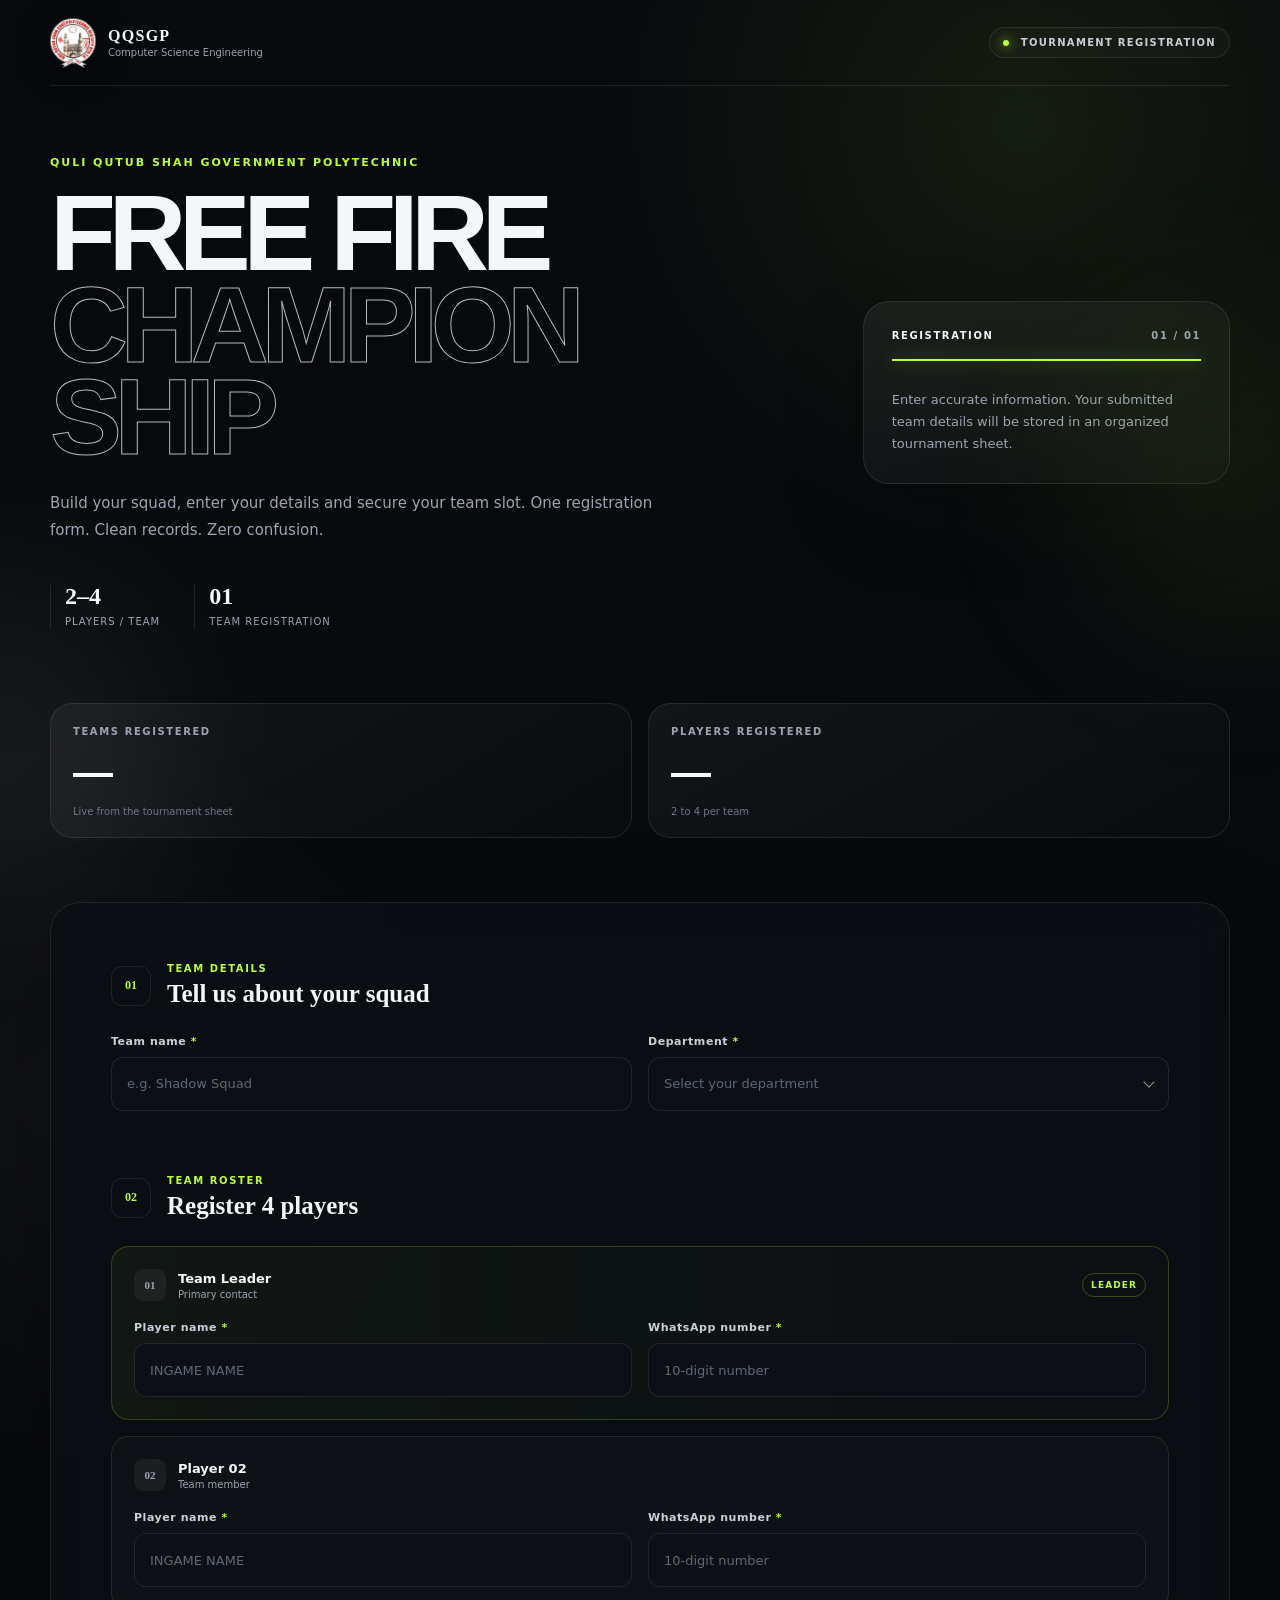
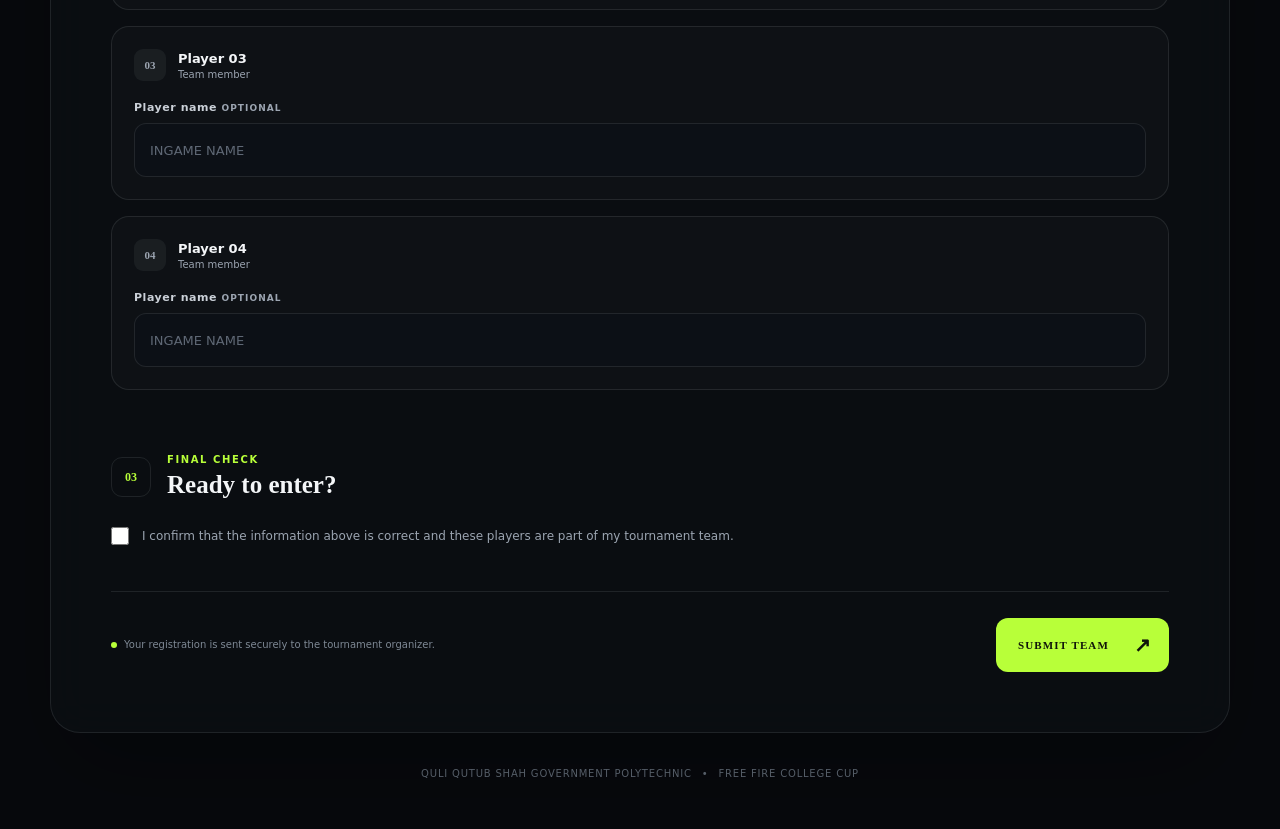
==== index.html @ e00a6b82 "Accept short-handed squads and reject shared contact numbers Not every squad fields a full four, so " ====
<!DOCTYPE html>
<html lang="en">
<head>
  <meta charset="UTF-8">
  <meta name="viewport" content="width=device-width, initial-scale=1.0">
  <meta name="description" content="Quli Qutub Shah Government Polytechnic Free Fire Tournament registration">
  <title>Free Fire Tournament | QQSGP</title>
  <meta http-equiv="Content-Security-Policy" content="default-src 'self'; script-src 'self' 'unsafe-inline' https://fonts.googleapis.com; style-src 'self' 'unsafe-inline' https://fonts.googleapis.com; font-src 'self' https://fonts.gstatic.com; connect-src 'self' https://script.google.com https://script.googleusercontent.com https://*.googleusercontent.com; form-action 'self' https://script.google.com; frame-src 'self' https://script.google.com;">
  <meta name="robots" content="noindex, nofollow">
  <meta name="googlebot" content="noindex">
  <meta property="og:title" content="Free Fire Tournament Registration | QQSGP">
  <meta property="og:description" content="Register your squad for the QQSGP Free Fire College Cup tournament.">
  <meta property="og:type" content="website">
  <meta property="og:locale" content="en_IN">
  <meta name="twitter:card" content="summary">
  <meta name="twitter:title" content="Free Fire Tournament | QQSGP">
  <meta name="twitter:description" content="Register your squad for the QQSGP Free Fire College Cup tournament.">
  <link rel="icon" type="image/png" href="favicon.png">
  <link rel="apple-touch-icon" href="favicon.png">
  <link rel="preconnect" href="https://fonts.googleapis.com">
  <link rel="preconnect" href="https://fonts.gstatic.com" crossorigin>
  <link href="https://fonts.googleapis.com/css2?family=Inter:wght@400;500;600;700;800&family=Space+Grotesk:wght@500;600;700&display=swap" rel="stylesheet">
  <link rel="stylesheet" href="style.css">
</head>
<body>
  <div class="ambient ambient-one"></div>
  <div class="ambient ambient-two"></div>

  <header class="topbar">
    <div class="brand">
      <div class="brand-mark">
        <img src="logo.png" width="46" height="50"
             alt="Quli Qutub Shah Government Polytechnic emblem">
      </div>
      <div>
        <strong>QQSGP</strong>
        <span>Computer Science Engineering</span>
      </div>
    </div>
    <div class="event-pill"><span class="live-dot"></span> TOURNAMENT REGISTRATION</div>
  </header>

  <main class="page">
    <section class="hero">
      <div class="hero-copy">
        <p class="eyebrow">QULI QUTUB SHAH GOVERNMENT POLYTECHNIC</p>
        <h1>FREE FIRE<br><span>CHAMPION SHIP</span></h1>
        <p class="hero-text">
          Build your squad, enter your details and secure your team slot.
          One registration form. Clean records. Zero confusion.
        </p>
        <div class="hero-meta">
          <div><b>2–4</b><span>Players / Team</span></div>
          <div><b>01</b><span>Team Registration</span></div>
        </div>
      </div>

      <div class="hero-card">
        <div class="card-top">
          <span>REGISTRATION</span>
          <span class="step">01 / 01</span>
        </div>
        <div class="progress"><i></i></div>
        <p>Enter accurate information. Your submitted team details will be stored in an organized tournament sheet.</p>
      </div>
    </section>

    <section class="stats" id="stats" aria-label="Live registration statistics">
      <article class="stat">
        <p>TEAMS REGISTERED</p>
        <strong id="statTeams">—</strong>
        <span class="stat-note" id="statTeamsNote">Live from the tournament sheet</span>
      </article>

      <article class="stat">
        <p>PLAYERS REGISTERED</p>
        <strong id="statPlayers">—</strong>
        <span class="stat-note">2 to 4 per team</span>
      </article>
    </section>

    <section class="form-shell">
      <form id="registrationForm">
        <input type="hidden" id="payload" name="payload">

        <div class="section-heading">
          <div class="number">01</div>
          <div>
            <p>TEAM DETAILS</p>
            <h2>Tell us about your squad</h2>
          </div>
        </div>

        <div class="grid two">
          <label class="field">
            <span>Team name <em>*</em></span>
            <input id="teamName" type="text" maxlength="40" placeholder="e.g. Shadow Squad" required>
          </label>

          <div class="field">
            <span id="departmentLabel">Department <em>*</em></span>

            <div class="dropdown" id="departmentDropdown">
              <button type="button" class="dropdown-trigger" id="departmentTrigger"
                      aria-haspopup="listbox" aria-expanded="false"
                      aria-labelledby="departmentLabel">
                <span class="dropdown-value placeholder" id="departmentValue">Select your department</span>
                <span class="dropdown-chevron" aria-hidden="true"></span>
              </button>

              <ul class="dropdown-menu" id="departmentMenu" role="listbox"
                  aria-labelledby="departmentLabel">
                <li role="option" data-value="CSE — Computer Science Engineering">CSE — Computer Science Engineering</li>
                <li role="option" data-value="EEE — Electrical &amp; Electronics Engineering">EEE — Electrical &amp; Electronics Engineering</li>
                <li role="option" data-value="Mechanical Engineering">Mechanical Engineering</li>
                <li role="option" data-value="Printing Technology">Printing Technology</li>
                <li role="option" data-value="Electronics &amp; Communication Engineering">Electronics &amp; Communication Engineering</li>
                <li role="option" data-value="Civil Engineering">Civil Engineering</li>
              </ul>

              <input type="hidden" id="department" value="">
            </div>
          </div>
        </div>

        <div class="section-heading members-heading">
          <div class="number">02</div>
          <div>
            <p>TEAM ROSTER</p>
            <h2>Register 4 players</h2>
          </div>
        </div>

        <div id="members" class="members">
          <article class="member-card leader">
            <div class="member-head">
              <div class="member-id">01</div>
              <div>
                <strong>Team Leader</strong>
                <span>Primary contact</span>
              </div>
              <div class="leader-tag">LEADER</div>
            </div>
            <div class="grid two">
              <label class="field">
                <span>Player name <em>*</em></span>
                <input class="member-name" type="text" maxlength="50" placeholder="INGAME NAME" required>
              </label>
              <label class="field">
                <span>WhatsApp number <em>*</em></span>
                <input class="member-phone" type="tel" inputmode="numeric" maxlength="10" placeholder="10-digit number" required>
              </label>
            </div>
          </article>

          <article class="member-card">
            <div class="member-head">
              <div class="member-id">02</div>
              <div>
                <strong>Player 02</strong>
                <span>Team member</span>
              </div>
            </div>
            <div class="grid two">
              <label class="field">
                <span>Player name <em>*</em></span>
                <input class="member-name" type="text" maxlength="50" placeholder="INGAME NAME" required>
              </label>
              <label class="field">
                <span>WhatsApp number <em>*</em></span>
                <input class="member-phone" type="tel" inputmode="numeric" maxlength="10" placeholder="10-digit number" required>
              </label>
            </div>
          </article>

          <article class="member-card">
            <div class="member-head">
              <div class="member-id">03</div>
              <div>
                <strong>Player 03</strong>
                <span>Team member</span>
              </div>
            </div>
            <div class="grid two">
              <div class="field" style="grid-column: span 2;">
                <span>Player name <em class="optional">Optional</em></span>
                <input class="member-name" type="text" maxlength="50" placeholder="INGAME NAME">
              </div>
            </div>
          </article>

          <article class="member-card">
            <div class="member-head">
              <div class="member-id">04</div>
              <div>
                <strong>Player 04</strong>
                <span>Team member</span>
              </div>
            </div>
            <div class="grid two">
              <div class="field" style="grid-column: span 2;">
                <span>Player name <em class="optional">Optional</em></span>
                <input class="member-name" type="text" maxlength="50" placeholder="INGAME NAME">
              </div>
            </div>
          </article>
        </div>

        <div class="section-heading">
          <div class="number">03</div>
          <div>
            <p>FINAL CHECK</p>
            <h2>Ready to enter?</h2>
          </div>
        </div>

        <label class="consent">
          <input id="confirm" type="checkbox" required>
          <span>I confirm that the information above is correct and these players are part of my tournament team.</span>
        </label>

        <div class="submit-row">
          <div>
            <span class="secure-dot"></span>
            <span>Your registration is sent securely to the tournament organizer.</span>
          </div>
          <button id="submitBtn" type="submit">
            <span>SUBMIT TEAM</span>
            <span class="arrow">↗</span>
          </button>
        </div>
      </form>
      
      <!-- Premium registration success popup -->
      <div class="success-overlay" id="successModal" aria-hidden="true">
        <div class="success-modal" role="dialog"
            aria-modal="true" aria-labelledby="successTitle">

          <button type="button" class="modal-close"
                  id="closeSuccess" aria-label="Close">×</button>

          <div class="success-check">
            <svg viewBox="0 0 52 52" aria-hidden="true">
              <path d="M14 27 L22 35 L39 17"></path>
            </svg>
          </div>

          <p class="success-eyebrow">QQSGP · TOURNAMENT REGISTRATION</p>

          <h2 id="successTitle">Registration Submitted!</h2>

          <p class="success-description">
            Your team has been submitted for the Free Fire College Cup.
          </p>

          <div class="registered-team">
            <span>TEAM REGISTERED</span>
            <strong id="successTeamName">Your Team</strong>
          </div>

          <p class="success-note">
            Keep your team leader's WhatsApp active for tournament updates.
          </p>

          <button type="button" class="success-done" id="doneSuccess">
            DONE <span>↗</span>
          </button>

          <div class="modal-footer">QULI QUTUB SHAH GOVERNMENT POLYTECHNIC</div>
        </div>
      </div>

      <div id="success" class="success-panel" aria-live="polite">
        <div class="success-icon">✓</div>
        <p class="eyebrow">REGISTRATION RECEIVED</p>
        <h2>Your team is on the list.</h2>
        <p>Keep your WhatsApp number active. The tournament organizers can use the submitted team details for further communication.</p>
        <button type="button" id="newRegistration">Register another team</button>
      </div>
    </section>

    <footer>
      <span>Quli Qutub Shah Government Polytechnic</span>
      <span>•</span>
      <span>Free Fire College Cup</span>
    </footer>
  </main>

  <script src="script.js"></script>
</body>
</html>
---- style.css ----
:root {
  --bg: #07090d;
  --panel: rgba(15, 18, 24, 0.82);
  --panel-solid: #10141b;
  --line: rgba(255,255,255,.09);
  --text: #f4f6f8;
  --muted: #9ca5b1;
  --accent: #b8ff39;
  --accent-2: #d9ff83;
  --danger: #ff6b6b;
  --radius: 22px;

  /* vertical rhythm scale */
  --gap-xs: 10px;
  --gap-sm: 16px;
  --gap-md: 26px;
  --gap-lg: 44px;
  --gap-xl: 64px;
}

* { box-sizing: border-box; }
html { scroll-behavior: smooth; }
body {
  margin: 0;
  min-height: 100vh;
  color: var(--text);
  background:
    radial-gradient(circle at 80% 5%, rgba(184,255,57,.08), transparent 28rem),
    radial-gradient(circle at 5% 45%, rgba(255,255,255,.035), transparent 24rem),
    var(--bg);
  font-family: Inter, system-ui, sans-serif;
}
body::before {
  content: "";
  position: fixed;
  inset: 0;
  pointer-events: none;
  opacity: .25;
  background-image: linear-gradient(rgba(255,255,255,.025) 1px, transparent 1px),
                    linear-gradient(90deg, rgba(255,255,255,.025) 1px, transparent 1px);
  background-size: 48px 48px;
  mask-image: linear-gradient(to bottom, black, transparent 85%);
}
.ambient { position: fixed; width: 320px; height: 320px; border-radius: 50%; filter: blur(100px); opacity: .08; pointer-events: none; }
.ambient-one { background: var(--accent); right: -120px; top: 35%; }
.ambient-two { background: white; left: -160px; bottom: 0; }

.topbar {
  width: min(1180px, calc(100% - 40px));
  margin: 0 auto;
  height: 86px;
  display: flex;
  align-items: center;
  justify-content: space-between;
  border-bottom: 1px solid var(--line);
}
.brand { display: flex; gap: 12px; align-items: center; }
.brand-mark {
  flex: 0 0 auto; width: 46px; height: 50px;
  display: grid; place-items: center;
}
.brand-mark img {
  width: 100%; height: 100%; display: block;
  object-fit: contain;
  filter: drop-shadow(0 6px 16px rgba(0,0,0,.45));
}
.brand strong { display: block; font-family: "Space Grotesk"; letter-spacing: .08em; }
.brand span { display: block; color: var(--muted); font-size: 10px; margin-top: 2px; }
.event-pill {
  border: 1px solid var(--line); background: rgba(255,255,255,.025);
  padding: 9px 13px; border-radius: 999px; color: #c8ced6;
  font-size: 10px; letter-spacing: .13em; font-weight: 700;
}
.live-dot { display: inline-block; width: 6px; height: 6px; border-radius: 50%; background: var(--accent); margin-right: 7px; box-shadow: 0 0 12px var(--accent); }

.page { width: min(1180px, calc(100% - 40px)); margin: 0 auto; }
.hero {
  min-height: 480px; display: grid; grid-template-columns: 1.35fr .65fr;
  gap: 50px; align-items: center; padding: 70px 0 80px;
}
.eyebrow { color: var(--accent); font-size: 11px; letter-spacing: .18em; font-weight: 800; margin: 0 0 18px; }
h1, h2, p { margin-top: 0; }
h1 {
  font-family: "Space Grotesk", sans-serif; font-size: clamp(58px, 9vw, 108px);
  line-height: .85; letter-spacing: -.07em; margin: 0 0 28px; font-weight: 700;
}
h1 span { color: transparent; -webkit-text-stroke: 1px rgba(244,246,248,.75); }
.hero-text { max-width: 620px; color: var(--muted); line-height: 1.75; font-size: 15px; }
.hero-meta { display: flex; gap: 34px; margin-top: 40px; }
.hero-meta div { border-left: 1px solid var(--line); padding-left: 14px; }
.hero-meta b { display: block; font-family: "Space Grotesk"; font-size: 24px; }
.hero-meta span { color: var(--muted); font-size: 10px; text-transform: uppercase; letter-spacing: .1em; }

.hero-card {
  padding: 28px; border: 1px solid var(--line); border-radius: 26px;
  background: linear-gradient(145deg, rgba(255,255,255,.055), rgba(255,255,255,.015));
  box-shadow: 0 30px 80px rgba(0,0,0,.22);
}
.card-top { display: flex; justify-content: space-between; font-size: 10px; font-weight: 800; letter-spacing: .16em; }
.step { color: var(--muted); }
.progress { height: 2px; background: rgba(255,255,255,.08); margin: 18px 0 28px; }
.progress i { display: block; width: 100%; height: 100%; background: var(--accent); box-shadow: 0 0 16px rgba(184,255,57,.5); }
.hero-card p { color: var(--muted); line-height: 1.7; font-size: 13px; margin: 0; }

/* live registration counter */
.stats {
  display: grid; grid-template-columns: repeat(2, minmax(0, 1fr)); gap: var(--gap-sm);
  margin: -6px 0 var(--gap-xl);
}
.stat {
  position: relative; overflow: hidden;
  padding: 22px 22px 20px;
  border: 1px solid var(--line); border-radius: var(--radius);
  background: linear-gradient(150deg, rgba(255,255,255,.05), rgba(255,255,255,.012));
  transition: border-color .2s ease, transform .2s ease;
}
.stat:hover { border-color: rgba(255,255,255,.16); transform: translateY(-2px); }
.stat p { margin: 0 0 13px; color: var(--muted); font-size: 10px; font-weight: 800; letter-spacing: .16em; }
.stat strong {
  display: block; line-height: 1;
  font: 700 clamp(30px, 3.4vw, 40px) "Space Grotesk", sans-serif;
  letter-spacing: -.04em; color: var(--text);
}
.stat-note { display: block; margin-top: 11px; color: #6f7885; font-size: 10px; }
.stats.is-offline .stat strong { color: #5d6672; }

.form-shell {
  position: relative; border: 1px solid var(--line); border-radius: 30px;
  padding: clamp(25px, 5vw, 60px); background: rgba(11,14,19,.86);
  backdrop-filter: blur(20px); box-shadow: 0 40px 100px rgba(0,0,0,.25);
}
.section-heading {
  display: flex; gap: var(--gap-sm); align-items: center;
  margin: 0 0 var(--gap-md);
}
.number {
  flex: 0 0 40px; width: 40px; height: 40px; border: 1px solid var(--line);
  border-radius: 11px; display: grid; place-items: center; color: var(--accent);
  font-family: "Space Grotesk"; font-weight: 700; font-size: 12px;
}
.section-heading p { margin: 0 0 6px; color: var(--accent); font-size: 10px; letter-spacing: .16em; font-weight: 800; }
.section-heading h2 { margin: 0; font-family: "Space Grotesk"; font-size: 25px; line-height: 1.15; }
.grid { display: grid; gap: var(--gap-sm); }
.grid.two { grid-template-columns: 1fr 1fr; }
.field { display: block; }
.field > span { display: block; color: #cbd1d8; font-size: 11px; font-weight: 700; letter-spacing: .05em; margin: 0 0 9px; }
.field em { color: var(--accent); font-style: normal; }
/* Player 3 and 4 name fields are genuinely optional, so they must not carry the
   same lime emphasis as a required field. */
.field em.optional {
  color: var(--muted);
  font-size: 9px;
  font-weight: 700;
  letter-spacing: .12em;
  text-transform: uppercase;
}
input {
  width: 100%; height: 54px; border: 1px solid var(--line); border-radius: 12px;
  outline: none; background: #0c1016; color: var(--text); padding: 0 15px;
  font: inherit; font-size: 13px; transition: .2s ease;
}
input::placeholder { color: #5f6875; }
input:focus {
  border-color: rgba(184,255,57,.55);
  box-shadow: 0 0 0 3px rgba(184,255,57,.08);
}

/* custom dropdown — the native <select> popup cannot be styled */
.dropdown { position: relative; }
.dropdown .dropdown-trigger {
  width: 100%; height: 54px; margin: 0; padding: 0 15px;
  display: flex; align-items: center; justify-content: space-between; gap: 12px;
  border: 1px solid var(--line); border-radius: 12px;
  background: #0c1016; color: var(--text);
  font-family: Inter, system-ui, sans-serif; font-size: 13px; font-weight: 400;
  letter-spacing: normal; text-align: left; cursor: pointer;
  transition: border-color .2s ease, box-shadow .2s ease;
}
.dropdown .dropdown-trigger:hover {
  background: #0c1016; transform: none; box-shadow: none;
  border-color: rgba(255,255,255,.16);
}
.dropdown .dropdown-trigger:focus-visible,
.dropdown.is-open .dropdown-trigger {
  outline: none;
  border-color: rgba(184,255,57,.55);
  box-shadow: 0 0 0 3px rgba(184,255,57,.08);
}
.dropdown.is-invalid .dropdown-trigger {
  border-color: rgba(255,107,107,.55);
  box-shadow: 0 0 0 3px rgba(255,107,107,.08);
}
.dropdown-value { overflow: hidden; text-overflow: ellipsis; white-space: nowrap; }
.dropdown-value.placeholder { color: #5f6875; }
.dropdown-chevron {
  flex: 0 0 auto; width: 8px; height: 8px; margin-top: -4px;
  border-right: 1.5px solid #8b95a2; border-bottom: 1.5px solid #8b95a2;
  transform: rotate(45deg);
  transition: transform .2s ease, border-color .2s ease;
}
.dropdown.is-open .dropdown-chevron {
  margin-top: 4px; border-color: var(--accent); transform: rotate(-135deg);
}
.dropdown-menu {
  position: absolute; z-index: 40; top: calc(100% + 8px); left: 0; right: 0;
  margin: 0; padding: 6px; list-style: none;
  max-height: 272px; overflow-y: auto; overscroll-behavior: contain;
  border: 1px solid rgba(255,255,255,.13); border-radius: 14px;
  background: #10141b;
  box-shadow: 0 26px 60px rgba(0,0,0,.6);
  opacity: 0; visibility: hidden; pointer-events: none;
  transform: translateY(-6px) scale(.99); transform-origin: top center;
  transition: opacity .16s ease, transform .16s ease, visibility .16s;
}
.dropdown.is-open .dropdown-menu {
  opacity: 1; visibility: visible; pointer-events: auto; transform: none;
}
.dropdown-menu li {
  display: flex; align-items: center; justify-content: space-between; gap: 10px;
  padding: 11px 12px; border-radius: 9px;
  color: #cbd1d8; font-size: 13px; line-height: 1.35; cursor: pointer;
  transition: background .13s ease, color .13s ease;
}
.dropdown-menu li:hover,
.dropdown-menu li.is-active { background: rgba(255,255,255,.06); color: #fff; }
.dropdown-menu li[aria-selected="true"] { background: rgba(184,255,57,.08); color: var(--accent); }
.dropdown-menu li[aria-selected="true"]::after { content: "✓"; flex: 0 0 auto; font-size: 12px; }
.dropdown-menu::-webkit-scrollbar { width: 8px; }
.dropdown-menu::-webkit-scrollbar-thumb { background: rgba(255,255,255,.14); border-radius: 8px; }
@media (prefers-reduced-motion: reduce) {
  .dropdown-menu, .dropdown-chevron { transition: none; }
}
.members-heading { margin-top: var(--gap-xl); }
/* keep the next step heading clear of the roster cards above it */
.members + .section-heading { margin-top: var(--gap-xl); }
.members { display: grid; gap: var(--gap-sm); }
.member-card {
  border: 1px solid var(--line); border-radius: 18px; padding: 22px;
  background: rgba(255,255,255,.018); transition: border-color .2s, transform .2s;
}
.member-card:hover { border-color: rgba(255,255,255,.16); transform: translateY(-1px); }
.member-card.leader { border-color: rgba(184,255,57,.20); background: linear-gradient(90deg, rgba(184,255,57,.045), rgba(255,255,255,.012)); }
.member-head { display: flex; align-items: center; gap: 12px; margin-bottom: 20px; }
.member-id {
  width: 32px; height: 32px; display: grid; place-items: center; border-radius: 9px;
  background: rgba(255,255,255,.055); color: var(--muted); font: 700 11px "Space Grotesk";
}
.member-head strong { display: block; font-size: 13px; }
.member-head span { display: block; color: var(--muted); font-size: 10px; margin-top: 3px; }
.leader-tag { margin-left: auto; font-size: 9px; font-weight: 800; letter-spacing: .12em; color: var(--accent); border: 1px solid rgba(184,255,57,.25); padding: 6px 8px; border-radius: 999px; }

.consent {
  display: flex; gap: 13px; align-items: flex-start;
  margin: 0 0 var(--gap-lg);
  color: var(--muted); font-size: 12px; line-height: 1.7; cursor: pointer;
  transition: color .2s ease;
}
.consent:hover { color: #b9c1cb; }
.consent input { width: 18px; height: 18px; margin: 1px 0 0; accent-color: var(--accent); flex: 0 0 18px; cursor: pointer; }
.submit-row {
  border-top: 1px solid var(--line); padding-top: var(--gap-md); display: flex; gap: 20px;
  justify-content: space-between; align-items: center;
}
.submit-row > div { color: #7f8995; font-size: 10px; display: flex; align-items: center; gap: 7px; }
.secure-dot { width: 6px; height: 6px; border-radius: 50%; background: var(--accent); }
button {
  border: 0; border-radius: 12px; height: 54px; padding: 0 17px 0 22px; cursor: pointer;
  background: var(--accent); color: #10150a; font: 800 11px "Space Grotesk";
  letter-spacing: .1em; display: flex; align-items: center; gap: 25px;
  transition: transform .2s, box-shadow .2s, background .2s;
}
button:hover { transform: translateY(-2px); box-shadow: 0 14px 35px rgba(184,255,57,.18); background: var(--accent-2); }
.arrow { font-size: 20px; }
button:disabled { opacity: .55; cursor: wait; transform: none; }

.success-panel { display: none; text-align: center; padding: 55px 10px 25px; }
.success-panel.show { display: block; }
.success-icon {
  width: 70px; height: 70px; margin: 0 auto 25px; border-radius: 50%;
  display: grid; place-items: center; background: rgba(184,255,57,.10);
  border: 1px solid rgba(184,255,57,.35); color: var(--accent); font-size: 32px;
}

/* Premium tournament success modal */

.success-overlay {
  position: fixed;
  inset: 0;
  z-index: 9999;
  display: flex;
  align-items: center;
  justify-content: center;
  padding: 20px;
  background: rgba(2, 4, 8, 0.82);
  backdrop-filter: blur(12px);
  -webkit-backdrop-filter: blur(12px);
  opacity: 0;
  visibility: hidden;
  pointer-events: none;
  transition: opacity .3s ease, visibility .3s ease;
}

.success-overlay.show {
  opacity: 1;
  visibility: visible;
  pointer-events: auto;
}

.success-modal {
  position: relative;
  width: 100%;
  max-width: 460px;
  padding: 42px 30px 25px;
  text-align: center;
  overflow: hidden;
  border: 1px solid rgba(184, 255, 57, .32);
  border-radius: 25px;
  background:
    radial-gradient(circle at 50% 0%,
      rgba(184, 255, 57, .12), transparent 55%),
    #10141b;
  box-shadow: 0 30px 100px rgba(0, 0, 0, .65),
              0 0 45px rgba(184, 255, 57, .06);
  transform: translateY(20px) scale(.97);
  transition: transform .35s cubic-bezier(.2, .8, .2, 1);
}

.success-overlay.show .success-modal {
  transform: translateY(0) scale(1);
}

.modal-close {
  position: absolute;
  top: 12px;
  right: 12px;
  width: 36px;
  height: 36px;
  padding: 0;
  display: grid;
  place-items: center;
  border: 1px solid rgba(255,255,255,.09);
  border-radius: 50%;
  background: rgba(255,255,255,.04);
  color: #cbd1d8;
  font: 24px Inter, sans-serif;
  cursor: pointer;
}

.modal-close:hover {
  color: #fff;
  background: rgba(255,255,255,.1);
  box-shadow: none;
  transform: none;
}

.success-check {
  width: 76px;
  height: 76px;
  margin: 0 auto 25px;
  display: grid;
  place-items: center;
  border: 1px solid rgba(184,255,57,.45);
  border-radius: 50%;
  background: rgba(184,255,57,.08);
  box-shadow: 0 0 35px rgba(184,255,57,.10);
  animation: successPulse 2s ease-in-out infinite;
}

.success-check svg {
  width: 43px;
  height: 43px;
  fill: none;
  stroke: #b8ff39;
  stroke-width: 4;
  stroke-linecap: round;
  stroke-linejoin: round;
}

/* A failed submission reuses this dialog, so the success-only parts step
   aside and the accent turns red rather than lime. The state lives on the
   overlay, next to .show, so it is read from there. */
.success-overlay.is-error .success-modal {
  border-color: rgba(255, 107, 107, .34);
}

.success-overlay.is-error .success-check {
  border-color: rgba(255, 107, 107, .45);
  background: rgba(255, 107, 107, .08);
}

.success-overlay.is-error .success-check svg { stroke: #ff6b6b; }

.success-overlay.is-error .registered-team,
.success-overlay.is-error .success-note { display: none; }

.success-eyebrow {
  margin: 0 0 12px;
  color: #b8ff39;
  font-size: 9px;
  font-weight: 800;
  letter-spacing: .16em;
}

.success-modal h2 {
  margin: 0 0 12px;
  color: #f4f6f8;
  font: 700 clamp(25px, 6vw, 32px) "Space Grotesk", sans-serif;
  letter-spacing: -.04em;
}

.success-description {
  margin: 0 auto 24px;
  max-width: 330px;
  color: #9ca5b1;
  font-size: 12px;
  line-height: 1.8;
}

.registered-team {
  padding: 17px;
  margin-bottom: 20px;
  border: 1px solid rgba(184,255,57,.20);
  border-radius: 14px;
  background: rgba(184,255,57,.045);
  overflow-wrap: anywhere;
}

.registered-team span {
  display: block;
  margin-bottom: 8px;
  color: #9ca5b1;
  font-size: 9px;
  font-weight: 700;
  letter-spacing: .14em;
}

.registered-team strong {
  color: #b8ff39;
  font: 700 23px "Space Grotesk", sans-serif;
}

.success-note {
  margin: 0 0 24px;
  color: #7f8995;
  font-size: 11px;
  line-height: 1.7;
}

.success-done {
  width: 100%;
  justify-content: space-between;
  padding: 0 20px;
}

.modal-footer {
  margin-top: 24px;
  padding-top: 17px;
  border-top: 1px solid rgba(255,255,255,.07);
  color: #69727d;
  font-size: 8px;
  letter-spacing: .12em;
}

@keyframes successPulse {
  0%, 100% { box-shadow: 0 0 20px rgba(184,255,57,.07); }
  50% { box-shadow: 0 0 38px rgba(184,255,57,.20); }
}

@media (prefers-reduced-motion: reduce) {
  .success-check { animation: none; }
  .success-overlay, .success-modal { transition: none; }
}
.success-panel h2 { font: 700 38px "Space Grotesk"; margin-bottom: 12px; }
.success-panel > p:not(.eyebrow) { max-width: 520px; margin: 0 auto 25px; color: var(--muted); line-height: 1.7; font-size: 13px; }
.success-panel button { margin: 0 auto; }
.hidden-frame { display: none; }
footer { padding: 35px 0 50px; display: flex; justify-content: center; gap: 10px; color: #626b77; font-size: 10px; text-transform: uppercase; letter-spacing: .08em; }

@media (max-width: 800px) {
  .topbar, .page { width: min(100% - 26px, 1180px); }
  .topbar { height: 72px; }
  .event-pill { display: none; }
  .hero { grid-template-columns: 1fr; gap: 28px; padding: 55px 0 50px; min-height: auto; }
  h1 { font-size: clamp(52px, 16vw, 86px); }
  .hero-card { max-width: 500px; }
  .grid.two { grid-template-columns: 1fr; }
  .stats { grid-template-columns: 1fr 1fr; gap: 12px; margin-bottom: var(--gap-lg); }
  .stat { padding: 18px 16px 16px; border-radius: 18px; }
  /* reserve two lines so a wrapped label cannot knock the numbers out of line */
  .stat p { min-height: 2.4em; }
  .stat strong { font-size: 28px; }
  .form-shell { padding: 26px 18px 24px; border-radius: 22px; }
  .section-heading { gap: 14px; margin-bottom: 22px; }
  .number { flex: 0 0 36px; width: 36px; height: 36px; font-size: 11px; }
  .section-heading h2 { font-size: 22px; }
  .members-heading, .members + .section-heading { margin-top: var(--gap-lg); }
  .consent { margin-bottom: 32px; }
  .submit-row { flex-direction: column; align-items: stretch; }
  .submit-row button { width: 100%; justify-content: space-between; }
  .submit-row > div { justify-content: center; text-align: center; }
}
@media (max-width: 450px) {
  .brand span { display: none; }
  .hero-meta { gap: 16px; }
  .hero-meta b { font-size: 20px; }
  .hero-meta span { font-size: 8px; }
}
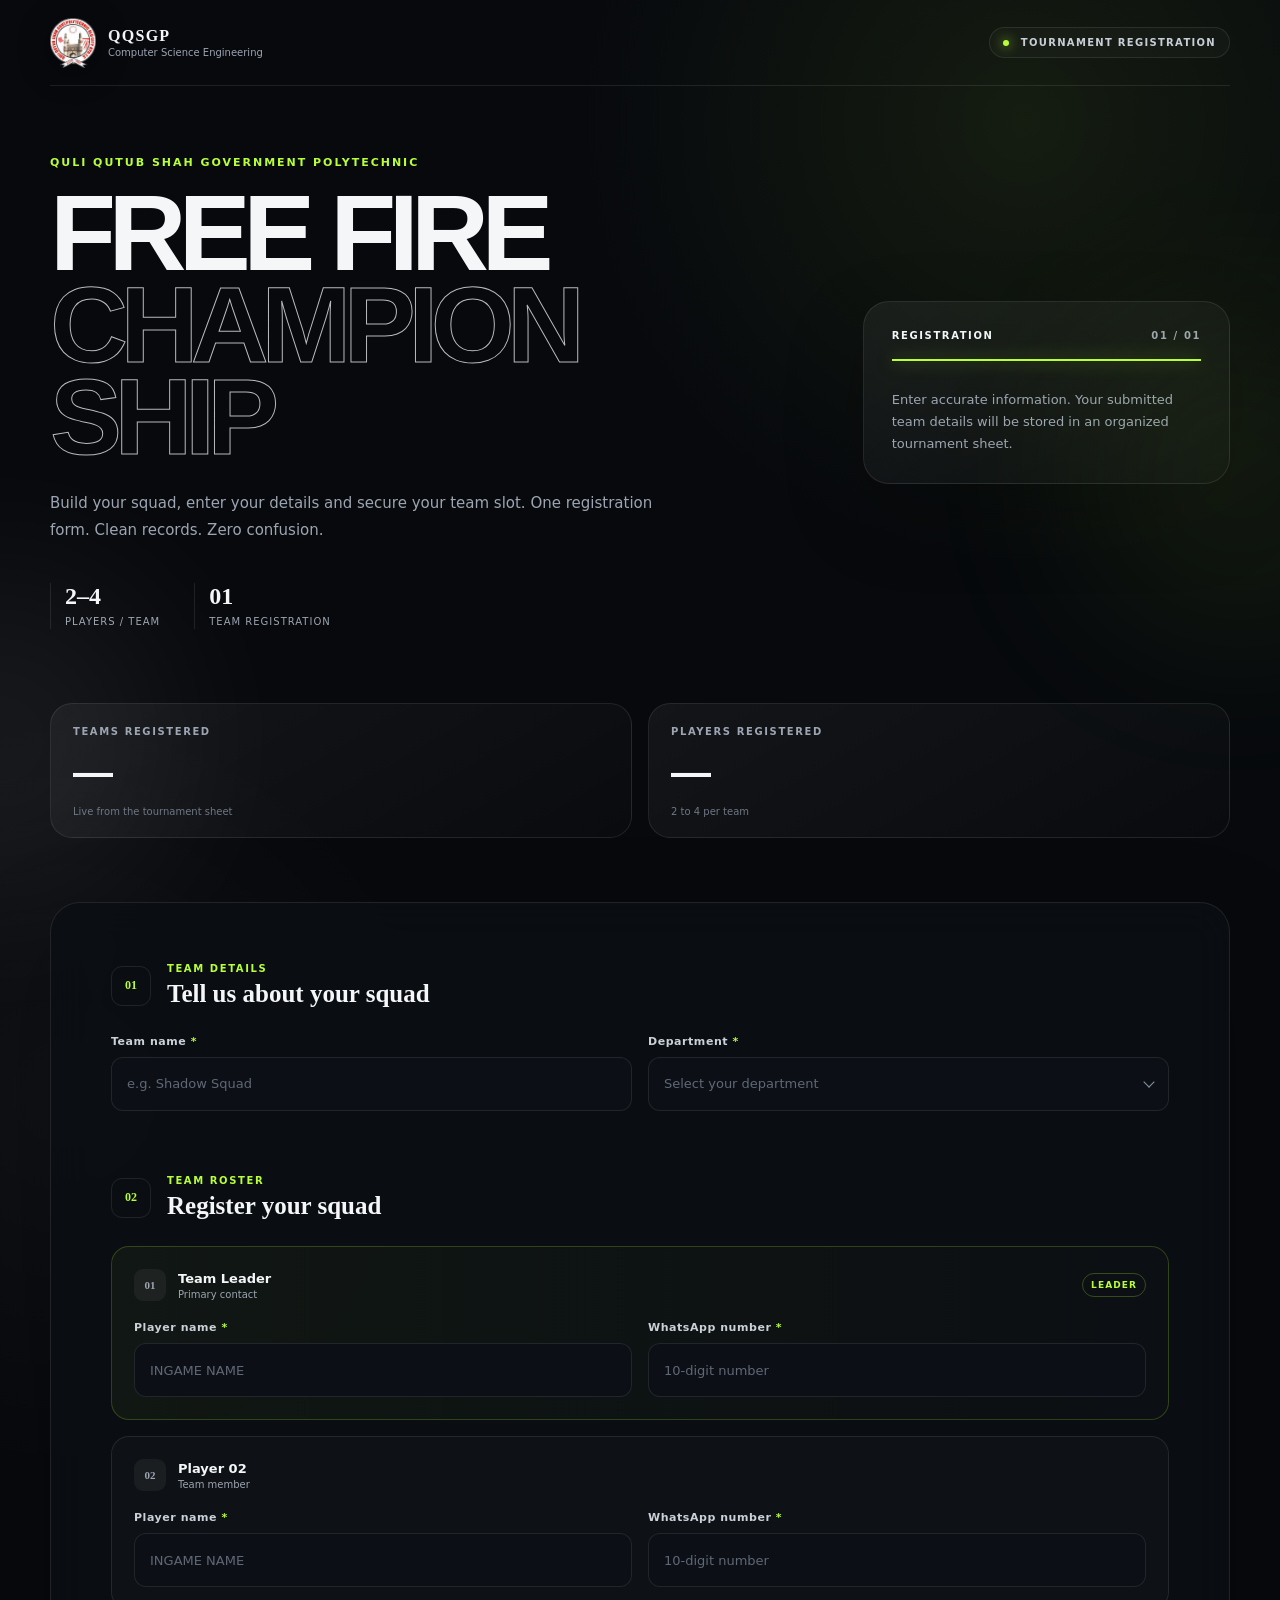
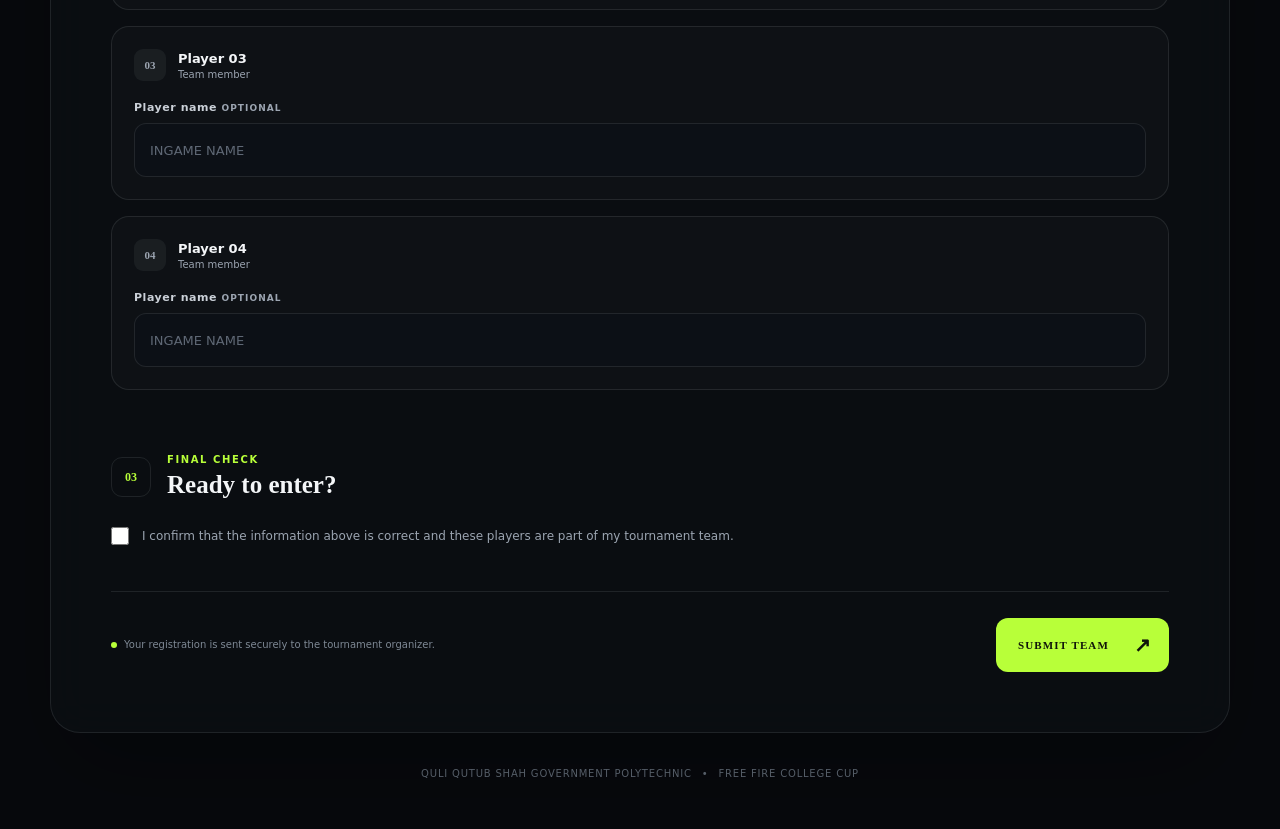
==== commit dbd5ea5c: "Drop the player count from the roster heading The heading named a number, which could not be right f" ====
--- a/index.html
+++ b/index.html
@@ -127,7 +127,7 @@
           <div class="number">02</div>
           <div>
             <p>TEAM ROSTER</p>
-            <h2>Register 4 players</h2>
+            <h2>Register your squad</h2>
           </div>
         </div>
 
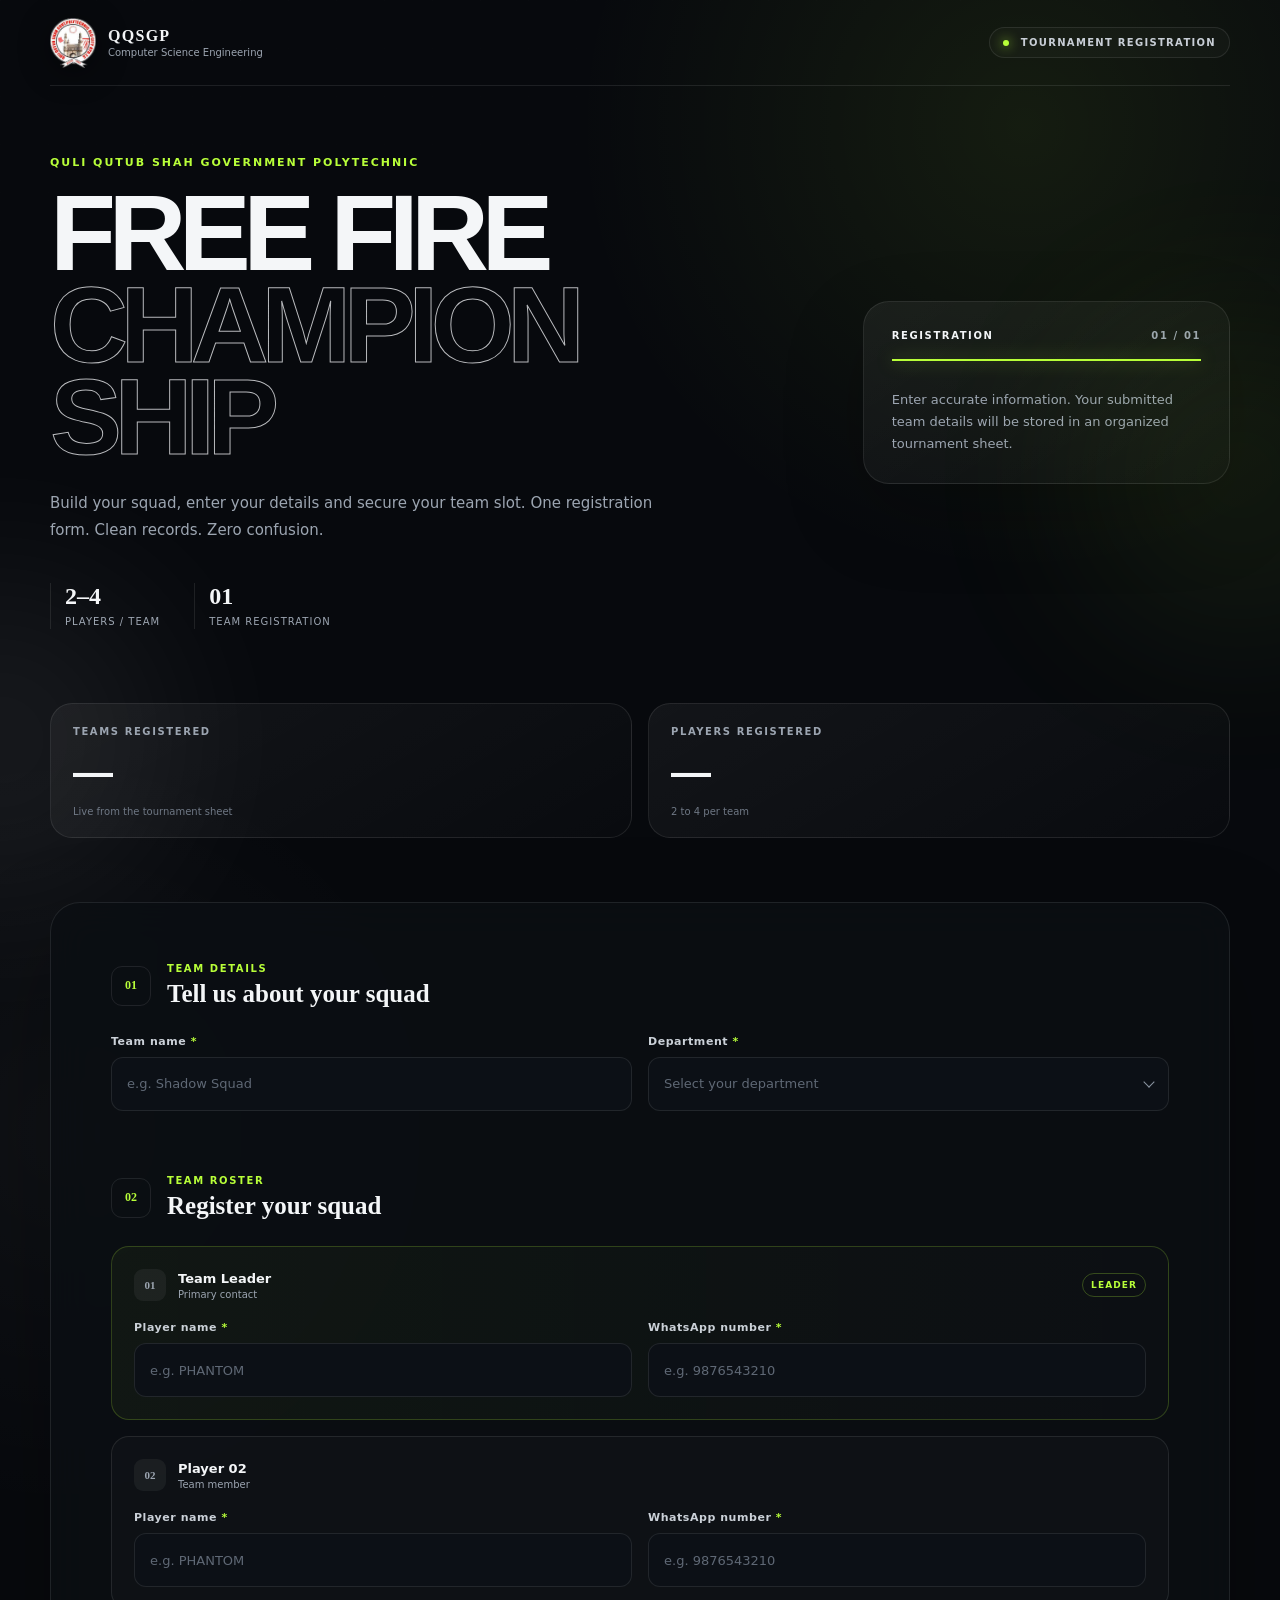
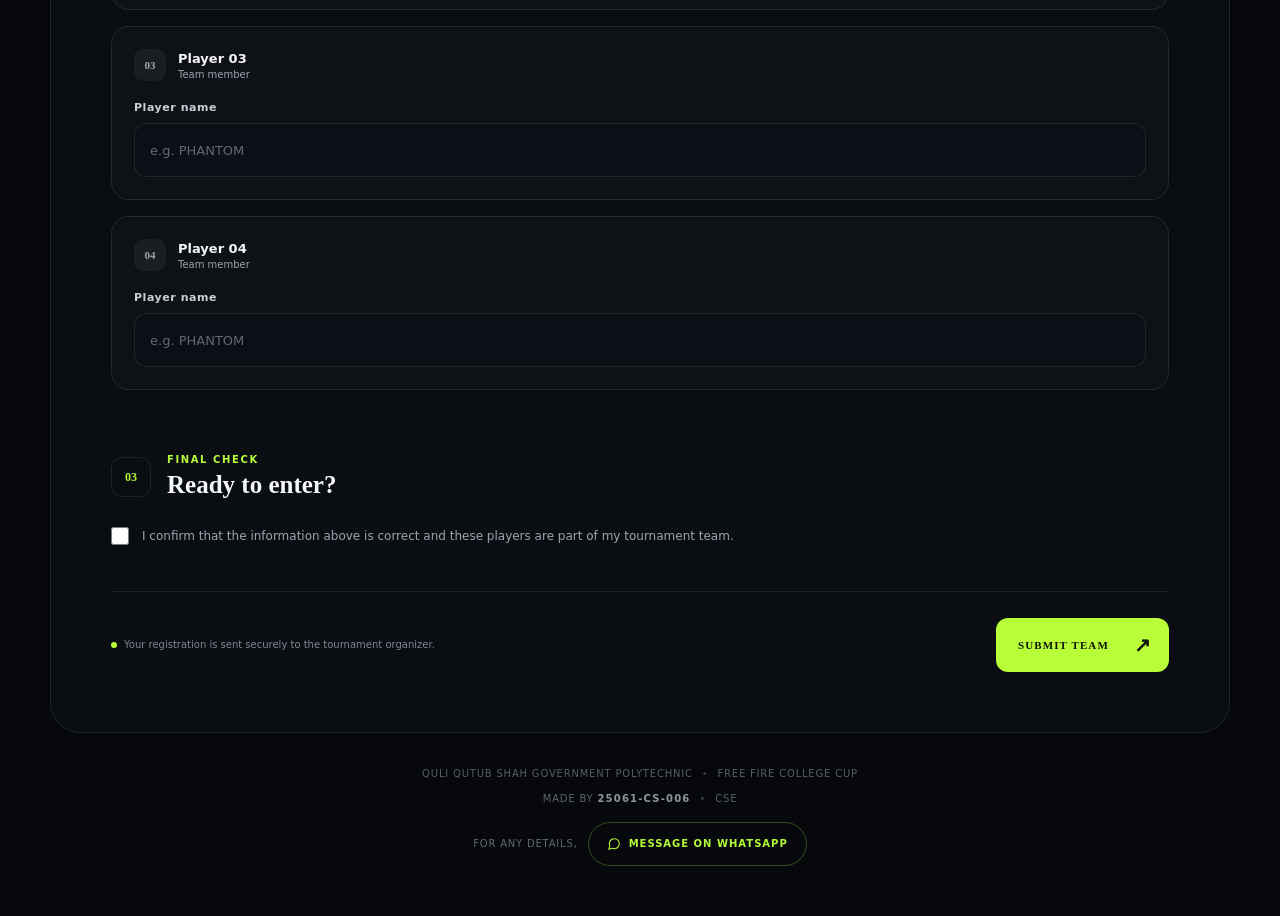
==== commit 12fe3d61: "Let the site speak for itself instead of the browser The native "Please fill out this field" bubble " ====
--- a/index.html
+++ b/index.html
@@ -80,7 +80,10 @@
     </section>
 
     <section class="form-shell">
-      <form id="registrationForm">
+      <!-- novalidate: the browser's own "Please fill out this field" bubble is not
+           this form's voice. Every rule is checked in script.js instead, so the
+           player always reads a sentence written for them. -->
+      <form id="registrationForm" novalidate>
         <input type="hidden" id="payload" name="payload">
 
         <div class="section-heading">
@@ -94,7 +97,7 @@
         <div class="grid two">
           <label class="field">
             <span>Team name <em>*</em></span>
-            <input id="teamName" type="text" maxlength="40" placeholder="e.g. Shadow Squad" required>
+            <input id="teamName" type="text" maxlength="40" placeholder="e.g. Shadow Squad">
           </label>
 
           <div class="field">
@@ -144,11 +147,11 @@
             <div class="grid two">
               <label class="field">
                 <span>Player name <em>*</em></span>
-                <input class="member-name" type="text" maxlength="50" placeholder="INGAME NAME" required>
+                <input class="member-name" type="text" maxlength="50" placeholder="e.g. PHANTOM">
               </label>
               <label class="field">
                 <span>WhatsApp number <em>*</em></span>
-                <input class="member-phone" type="tel" inputmode="numeric" maxlength="10" placeholder="10-digit number" required>
+                <input class="member-phone" type="tel" inputmode="numeric" maxlength="10" placeholder="e.g. 9876543210">
               </label>
             </div>
           </article>
@@ -164,11 +167,11 @@
             <div class="grid two">
               <label class="field">
                 <span>Player name <em>*</em></span>
-                <input class="member-name" type="text" maxlength="50" placeholder="INGAME NAME" required>
+                <input class="member-name" type="text" maxlength="50" placeholder="e.g. PHANTOM">
               </label>
               <label class="field">
                 <span>WhatsApp number <em>*</em></span>
-                <input class="member-phone" type="tel" inputmode="numeric" maxlength="10" placeholder="10-digit number" required>
+                <input class="member-phone" type="tel" inputmode="numeric" maxlength="10" placeholder="e.g. 9876543210">
               </label>
             </div>
           </article>
@@ -183,8 +186,8 @@
             </div>
             <div class="grid two">
               <div class="field" style="grid-column: span 2;">
-                <span>Player name <em class="optional">Optional</em></span>
-                <input class="member-name" type="text" maxlength="50" placeholder="INGAME NAME">
+                <span>Player name</span>
+                <input class="member-name" type="text" maxlength="50" placeholder="e.g. PHANTOM">
               </div>
             </div>
           </article>
@@ -199,8 +202,8 @@
             </div>
             <div class="grid two">
               <div class="field" style="grid-column: span 2;">
-                <span>Player name <em class="optional">Optional</em></span>
-                <input class="member-name" type="text" maxlength="50" placeholder="INGAME NAME">
+                <span>Player name</span>
+                <input class="member-name" type="text" maxlength="50" placeholder="e.g. PHANTOM">
               </div>
             </div>
           </article>
@@ -215,7 +218,7 @@
         </div>
 
         <label class="consent">
-          <input id="confirm" type="checkbox" required>
+          <input id="confirm" type="checkbox">
           <span>I confirm that the information above is correct and these players are part of my tournament team.</span>
         </label>
 
@@ -280,9 +283,32 @@
     </section>
 
     <footer>
-      <span>Quli Qutub Shah Government Polytechnic</span>
-      <span>•</span>
-      <span>Free Fire College Cup</span>
+      <div class="footer-line">
+        <span>Quli Qutub Shah Government Polytechnic</span>
+        <span class="dot" aria-hidden="true">•</span>
+        <span>Free Fire College Cup</span>
+      </div>
+
+      <div class="footer-line footer-made">
+        <span>Made by <strong>25061-CS-006</strong></span>
+        <span class="dot" aria-hidden="true">•</span>
+        <span>CSE</span>
+      </div>
+
+      <!-- The number this opens is never written on the page: the chat link
+           carries it, and the label stays generic. -->
+      <p class="footer-contact">
+        <span>For any details,</span>
+        <a class="whatsapp-link" id="whatsappContact"
+           href="https://wa.me/917075593104"
+           target="_blank" rel="noopener noreferrer">
+          <svg viewBox="0 0 24 24" fill="none" stroke="currentColor" stroke-width="1.8"
+               stroke-linecap="round" stroke-linejoin="round" aria-hidden="true" focusable="false">
+            <path d="M21 11.5a8.38 8.38 0 0 1-.9 3.8 8.5 8.5 0 0 1-7.6 4.7 8.38 8.38 0 0 1-3.8-.9L3 21l1.9-5.7a8.38 8.38 0 0 1-.9-3.8 8.5 8.5 0 0 1 4.7-7.6 8.38 8.38 0 0 1 3.8-.9h.5a8.48 8.48 0 0 1 8 8v.5z" />
+          </svg>
+          <span>Message on WhatsApp</span>
+        </a>
+      </p>
     </footer>
   </main>
 
--- a/style.css
+++ b/style.css
@@ -145,15 +145,6 @@
 .field { display: block; }
 .field > span { display: block; color: #cbd1d8; font-size: 11px; font-weight: 700; letter-spacing: .05em; margin: 0 0 9px; }
 .field em { color: var(--accent); font-style: normal; }
-/* Player 3 and 4 name fields are genuinely optional, so they must not carry the
-   same lime emphasis as a required field. */
-.field em.optional {
-  color: var(--muted);
-  font-size: 9px;
-  font-weight: 700;
-  letter-spacing: .12em;
-  text-transform: uppercase;
-}
 input {
   width: 100%; height: 54px; border: 1px solid var(--line); border-radius: 12px;
   outline: none; background: #0c1016; color: var(--text); padding: 0 15px;
@@ -474,7 +465,33 @@
 .success-panel > p:not(.eyebrow) { max-width: 520px; margin: 0 auto 25px; color: var(--muted); line-height: 1.7; font-size: 13px; }
 .success-panel button { margin: 0 auto; }
 .hidden-frame { display: none; }
-footer { padding: 35px 0 50px; display: flex; justify-content: center; gap: 10px; color: #626b77; font-size: 10px; text-transform: uppercase; letter-spacing: .08em; }
+footer {
+  padding: 35px 0 50px; display: flex; flex-direction: column; align-items: center;
+  gap: 14px; text-align: center;
+  color: #626b77; font-size: 10px; text-transform: uppercase; letter-spacing: .08em;
+}
+.footer-line { display: flex; flex-wrap: wrap; justify-content: center; align-items: center; gap: 9px; }
+.footer-line .dot { color: #3c444e; }
+.footer-made strong { color: #9aa4b0; font-weight: 800; letter-spacing: .12em; }
+
+.footer-contact { margin: 4px 0 0; display: flex; flex-wrap: wrap; align-items: center; justify-content: center; gap: 10px; }
+
+/* Contact rows open a WhatsApp chat. The label is deliberately generic so the
+   number itself is never printed on the page. */
+.whatsapp-link {
+  /* min-height, not padding alone: this is tapped on a phone, and a 35px pill
+     is under the comfortable 44px touch target once the footer wraps. */
+  display: inline-flex; align-items: center; justify-content: center; gap: 8px;
+  min-height: 44px; padding: 0 18px;
+  border: 1px solid rgba(184,255,57,.28); border-radius: 999px;
+  color: var(--accent); text-decoration: none; font-weight: 800; letter-spacing: .1em;
+  transition: .2s ease;
+}
+.whatsapp-link svg { width: 14px; height: 14px; flex: 0 0 14px; }
+.whatsapp-link:hover, .whatsapp-link:focus-visible {
+  background: rgba(184,255,57,.09); border-color: rgba(184,255,57,.55);
+  box-shadow: 0 0 0 3px rgba(184,255,57,.08); outline: none;
+}
 
 @media (max-width: 800px) {
   .topbar, .page { width: min(100% - 26px, 1180px); }
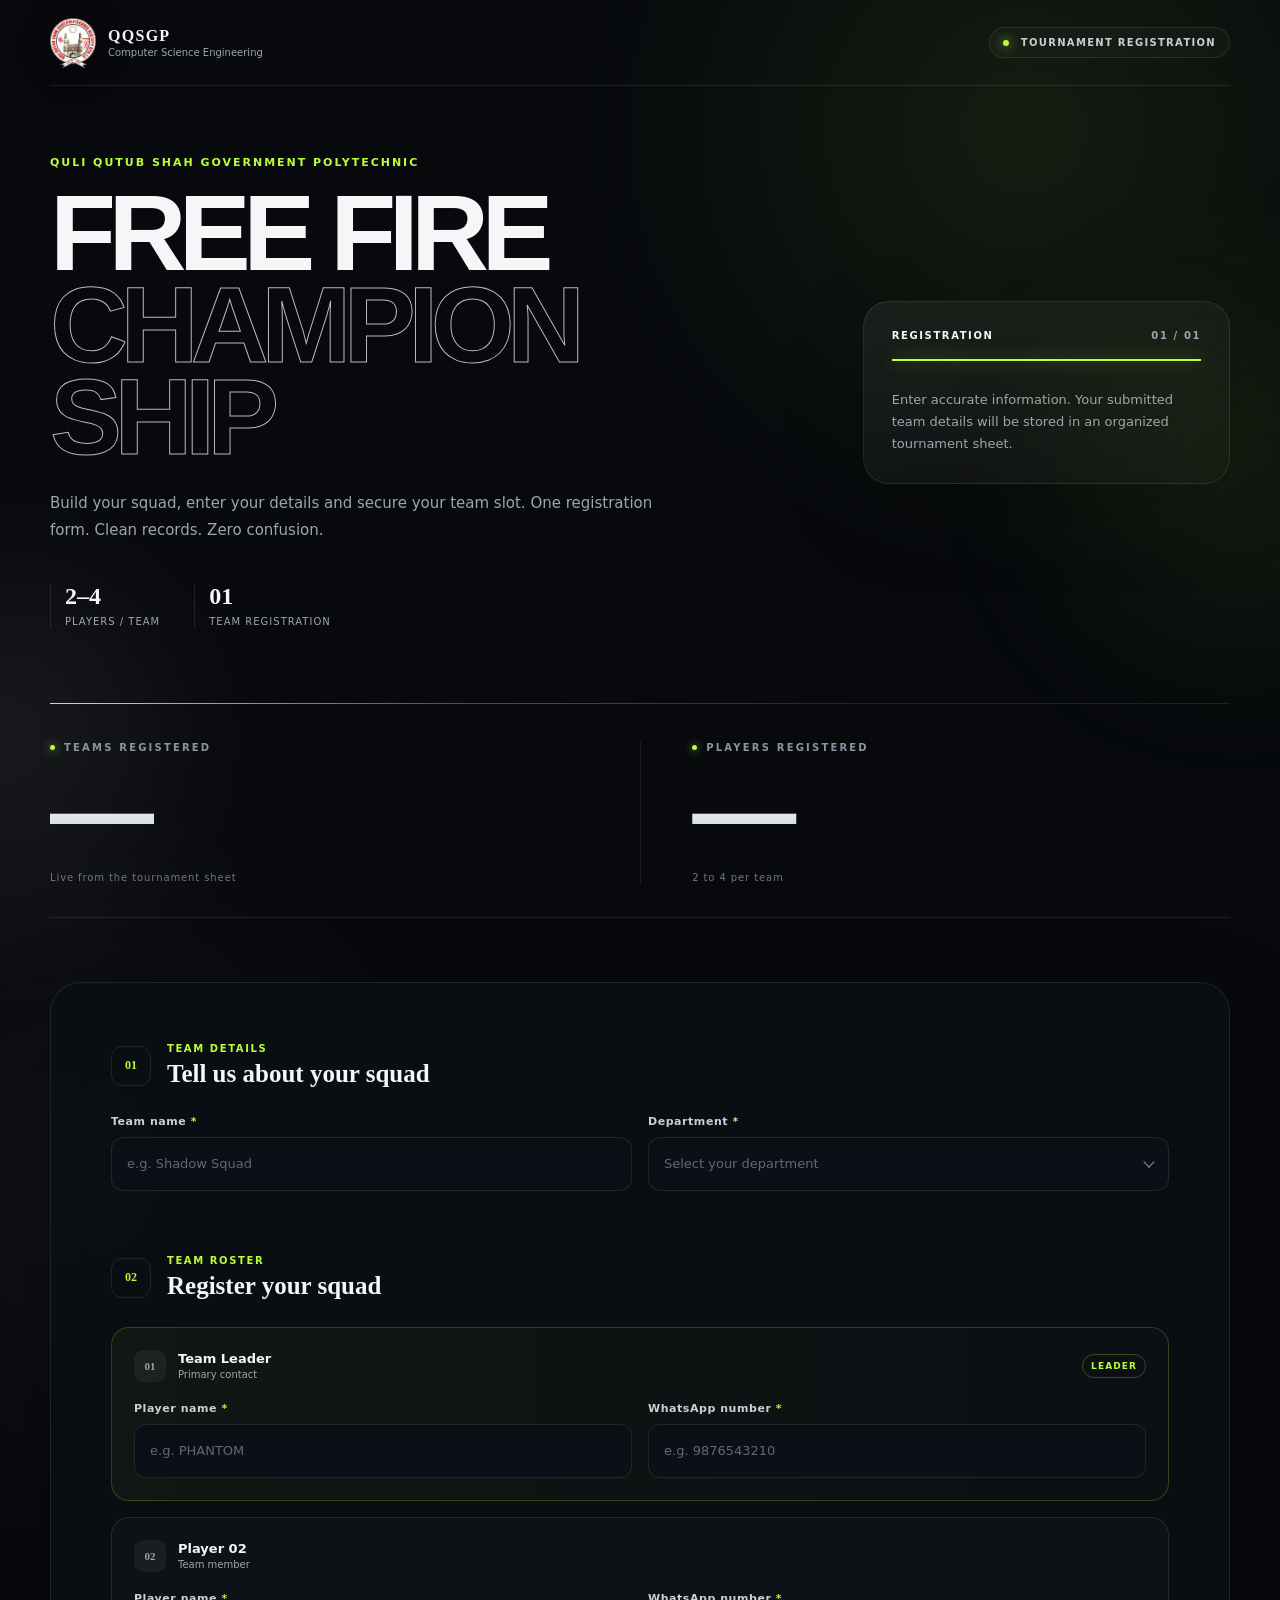
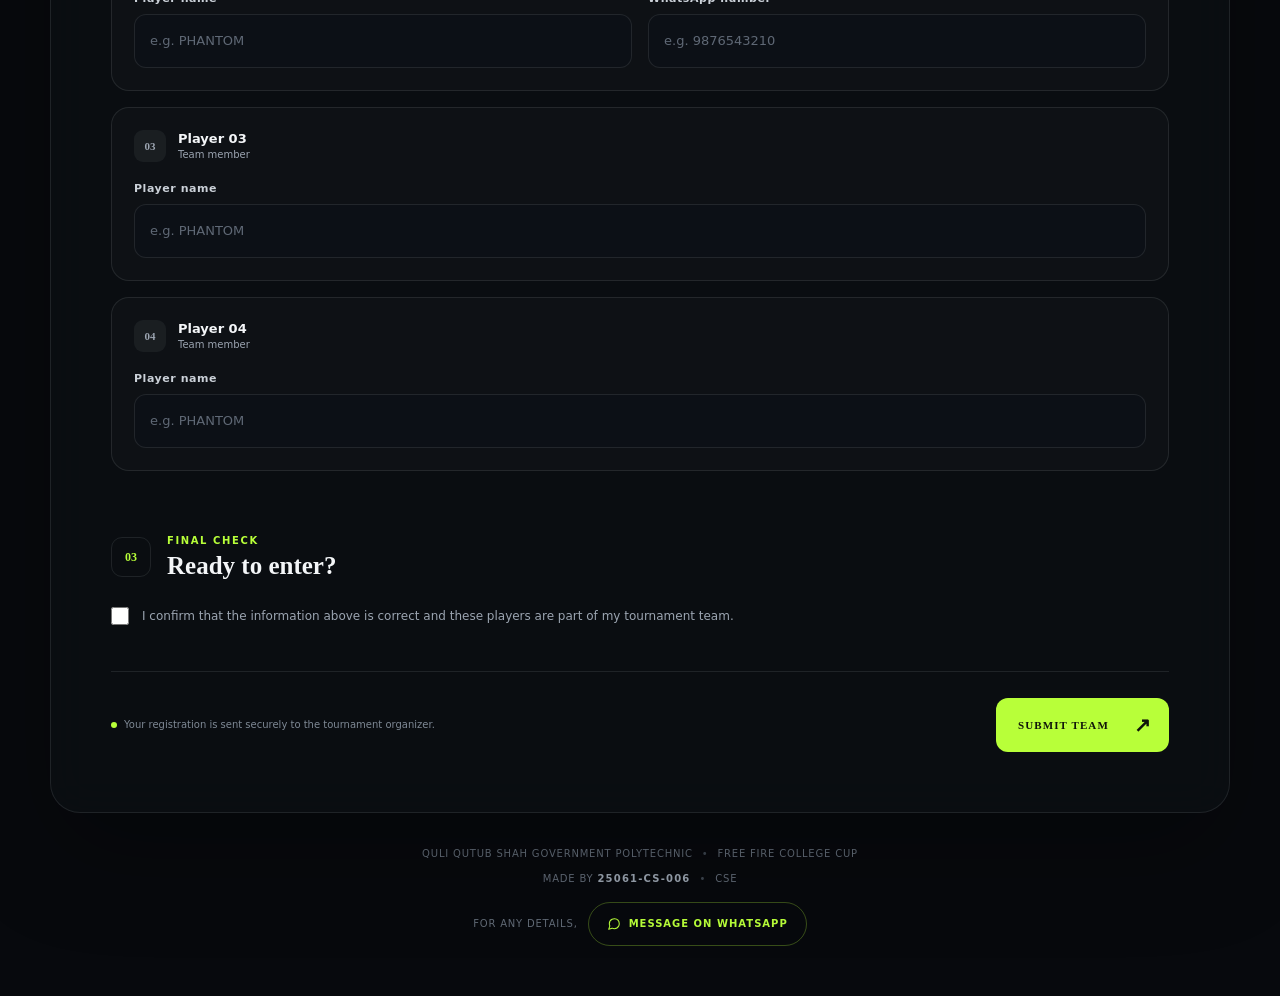
==== commit 360b04e9: "Open the result popup where the player is standing The success dialog lived inside the registration " ====
--- a/index.html
+++ b/index.html
@@ -234,45 +234,6 @@
         </div>
       </form>
       
-      <!-- Premium registration success popup -->
-      <div class="success-overlay" id="successModal" aria-hidden="true">
-        <div class="success-modal" role="dialog"
-            aria-modal="true" aria-labelledby="successTitle">
-
-          <button type="button" class="modal-close"
-                  id="closeSuccess" aria-label="Close">×</button>
-
-          <div class="success-check">
-            <svg viewBox="0 0 52 52" aria-hidden="true">
-              <path d="M14 27 L22 35 L39 17"></path>
-            </svg>
-          </div>
-
-          <p class="success-eyebrow">QQSGP · TOURNAMENT REGISTRATION</p>
-
-          <h2 id="successTitle">Registration Submitted!</h2>
-
-          <p class="success-description">
-            Your team has been submitted for the Free Fire College Cup.
-          </p>
-
-          <div class="registered-team">
-            <span>TEAM REGISTERED</span>
-            <strong id="successTeamName">Your Team</strong>
-          </div>
-
-          <p class="success-note">
-            Keep your team leader's WhatsApp active for tournament updates.
-          </p>
-
-          <button type="button" class="success-done" id="doneSuccess">
-            DONE <span>↗</span>
-          </button>
-
-          <div class="modal-footer">QULI QUTUB SHAH GOVERNMENT POLYTECHNIC</div>
-        </div>
-      </div>
-
       <div id="success" class="success-panel" aria-live="polite">
         <div class="success-icon">✓</div>
         <p class="eyebrow">REGISTRATION RECEIVED</p>
@@ -310,6 +271,46 @@
         </a>
       </p>
     </footer>
+      <!-- Premium registration success popup -->
+      <div class="success-overlay" id="successModal" aria-hidden="true">
+        <div class="success-modal" role="dialog"
+            aria-modal="true" aria-labelledby="successTitle">
+
+          <button type="button" class="modal-close"
+                  id="closeSuccess" aria-label="Close">×</button>
+
+          <div class="success-check">
+            <svg viewBox="0 0 52 52" aria-hidden="true">
+              <path d="M14 27 L22 35 L39 17"></path>
+            </svg>
+          </div>
+
+          <p class="success-eyebrow">QQSGP · TOURNAMENT REGISTRATION</p>
+
+          <h2 id="successTitle">Registration Submitted!</h2>
+
+          <p class="success-description">
+            Your team has been submitted for the Free Fire College Cup.
+          </p>
+
+          <div class="registered-team">
+            <span>TEAM REGISTERED</span>
+            <strong id="successTeamName">Your Team</strong>
+          </div>
+
+          <p class="success-note">
+            Keep your team leader's WhatsApp active for tournament updates.
+          </p>
+
+          <button type="button" class="success-done" id="doneSuccess">
+            DONE <span>↗</span>
+          </button>
+
+          <div class="modal-footer">QULI QUTUB SHAH GOVERNMENT POLYTECHNIC</div>
+        </div>
+      </div>
+
+
   </main>
 
   <script src="script.js"></script>
--- a/style.css
+++ b/style.css
@@ -102,27 +102,89 @@
 .progress i { display: block; width: 100%; height: 100%; background: var(--accent); box-shadow: 0 0 16px rgba(184,255,57,.5); }
 .hero-card p { color: var(--muted); line-height: 1.7; font-size: 13px; margin: 0; }
 
-/* live registration counter */
+/* Live registration counter.
+   Deliberately not two bordered cards: the figures sit directly on the page
+   and are parted by a single hairline, so the board reads as a scoreline
+   rather than a pair of dashboard tiles. */
 .stats {
-  display: grid; grid-template-columns: repeat(2, minmax(0, 1fr)); gap: var(--gap-sm);
+  position: relative;
+  display: grid; grid-template-columns: repeat(2, minmax(0, 1fr));
   margin: -6px 0 var(--gap-xl);
-}
-.stat {
-  position: relative; overflow: hidden;
-  padding: 22px 22px 20px;
-  border: 1px solid var(--line); border-radius: var(--radius);
-  background: linear-gradient(150deg, rgba(255,255,255,.05), rgba(255,255,255,.012));
-  transition: border-color .2s ease, transform .2s ease;
-}
-.stat:hover { border-color: rgba(255,255,255,.16); transform: translateY(-2px); }
-.stat p { margin: 0 0 13px; color: var(--muted); font-size: 10px; font-weight: 800; letter-spacing: .16em; }
+  padding: clamp(24px, 3.6vw, 38px) 0 clamp(22px, 3.2vw, 34px);
+  border-top: 1px solid var(--line);
+  border-bottom: 1px solid var(--line);
+}
+/* A single accent hairline laid over the top rule, drawn left to right when the
+   strip arrives. It reads as light catching an edge rather than as a panel. */
+.stats::before {
+  content: ""; position: absolute; left: 0; top: -1px; height: 1px; width: 100%;
+  background: linear-gradient(90deg, var(--accent), rgba(184,255,57,.28) 34%, transparent 72%);
+  transform: scaleX(0); transform-origin: left center;
+  transition: transform 1.1s cubic-bezier(.2,.7,.2,1) .15s;
+}
+.stats.is-visible::before { transform: scaleX(1); }
+
+.stat { position: relative; padding-right: clamp(16px, 3vw, 40px); transition: opacity .7s ease, transform .7s cubic-bezier(.2,.7,.2,1); }
+.stat + .stat { padding-left: clamp(24px, 4vw, 56px); border-left: 1px solid var(--line); }
+
+.stat p {
+  display: flex; align-items: center; gap: 9px;
+  margin: 0 0 clamp(12px, 1.6vw, 18px);
+  color: #8b95a2; font-size: 10px; font-weight: 800; letter-spacing: .22em;
+}
+.stat p::before {
+  content: ""; flex: 0 0 auto; width: 5px; height: 5px; border-radius: 50%;
+  background: var(--accent); box-shadow: 0 0 10px rgba(184,255,57,.85);
+  animation: statPulse 2.8s ease-in-out infinite;
+}
+
 .stat strong {
-  display: block; line-height: 1;
-  font: 700 clamp(30px, 3.4vw, 40px) "Space Grotesk", sans-serif;
-  letter-spacing: -.04em; color: var(--text);
-}
-.stat-note { display: block; margin-top: 11px; color: #6f7885; font-size: 10px; }
-.stats.is-offline .stat strong { color: #5d6672; }
+  display: block;
+  font-family: "Space Grotesk", sans-serif; font-weight: 700;
+  font-size: clamp(54px, 8.4vw, 104px); line-height: .78; letter-spacing: -.055em;
+  color: #f7f9fb;
+  font-variant-numeric: tabular-nums;
+}
+/* gradient ink, but only where it can be clipped safely; the plain colour above
+   is the fallback so the numbers are never invisible */
+@supports ((-webkit-background-clip: text) or (background-clip: text)) {
+  .stat strong {
+    background: linear-gradient(180deg, #ffffff 26%, #ccd4dc 78%, rgba(204,212,220,.55));
+    -webkit-background-clip: text; background-clip: text;
+    color: transparent; -webkit-text-fill-color: transparent;
+  }
+}
+
+.stat-note {
+  display: block; margin-top: clamp(14px, 1.8vw, 20px);
+  color: #6e7885; font-size: 10px; letter-spacing: .09em;
+}
+
+.stats.is-offline .stat strong { color: #59616d; background: none; -webkit-text-fill-color: #59616d; }
+.stats.is-offline .stat p::before { background: #59616d; box-shadow: none; animation: none; }
+
+/* Entrance and value motion. The hiding rule is scoped to .is-animatable, which
+   only script.js adds once it has an observer in hand -- if that never runs, the
+   numbers simply appear normally instead of staying invisible forever. */
+.stats.is-animatable .stat { opacity: 0; transform: translateY(18px); }
+.stats.is-visible .stat { opacity: 1; transform: none; }
+.stats.is-visible .stat + .stat { transition-delay: .1s; }
+.stat strong.is-bumping { animation: statBump .6s cubic-bezier(.2,.8,.2,1); }
+
+@keyframes statBump {
+  0%   { transform: scale(1); }
+  38%  { transform: scale(1.05); }
+  100% { transform: scale(1); }
+}
+@keyframes statPulse {
+  0%, 100% { opacity: .45; transform: scale(.85); }
+  50%      { opacity: 1;   transform: scale(1); }
+}
+@media (prefers-reduced-motion: reduce) {
+  .stats.is-animatable .stat { opacity: 1; transform: none; }
+  .stat p::before { animation: none; opacity: .8; }
+  .stat strong.is-bumping { animation: none; }
+}
 
 .form-shell {
   position: relative; border: 1px solid var(--line); border-radius: 30px;
@@ -281,7 +343,11 @@
   display: flex;
   align-items: center;
   justify-content: center;
-  padding: 20px;
+  /* The dialog can be taller than a short landscape phone; let the overlay
+     itself scroll rather than pushing the buttons out of reach. */
+  overflow-y: auto;
+  overscroll-behavior: contain;
+  padding: max(20px, env(safe-area-inset-top)) 20px max(20px, env(safe-area-inset-bottom));
   background: rgba(2, 4, 8, 0.82);
   backdrop-filter: blur(12px);
   -webkit-backdrop-filter: blur(12px);
@@ -297,10 +363,16 @@
   pointer-events: auto;
 }
 
+/* The page behind the dialog must not scroll under it: on a phone that is what
+   left the sheet half-scrolled when the popup closed. Both elements need it --
+   with only body locked, the viewport itself can still be scrolled. */
+html.modal-open, body.modal-open { overflow: hidden; }
+
 .success-modal {
   position: relative;
   width: 100%;
   max-width: 460px;
+  margin: auto;
   padding: 42px 30px 25px;
   text-align: center;
   overflow: hidden;
@@ -501,11 +573,14 @@
   h1 { font-size: clamp(52px, 16vw, 86px); }
   .hero-card { max-width: 500px; }
   .grid.two { grid-template-columns: 1fr; }
-  .stats { grid-template-columns: 1fr 1fr; gap: 12px; margin-bottom: var(--gap-lg); }
-  .stat { padding: 18px 16px 16px; border-radius: 18px; }
+  .stats { grid-template-columns: 1fr 1fr; margin-bottom: var(--gap-lg); padding: 20px 0 18px; }
+  .stat { padding-right: 14px; }
+  .stat + .stat { padding-left: 18px; }
   /* reserve two lines so a wrapped label cannot knock the numbers out of line */
-  .stat p { min-height: 2.4em; }
-  .stat strong { font-size: 28px; }
+  .stat p { min-height: 2.6em; align-items: flex-start; font-size: 9px; letter-spacing: .18em; }
+  .stat p::before { margin-top: 3px; }
+  .stat strong { font-size: clamp(42px, 12vw, 56px); }
+  .stat-note { font-size: 9px; }
   .form-shell { padding: 26px 18px 24px; border-radius: 22px; }
   .section-heading { gap: 14px; margin-bottom: 22px; }
   .number { flex: 0 0 36px; width: 36px; height: 36px; font-size: 11px; }
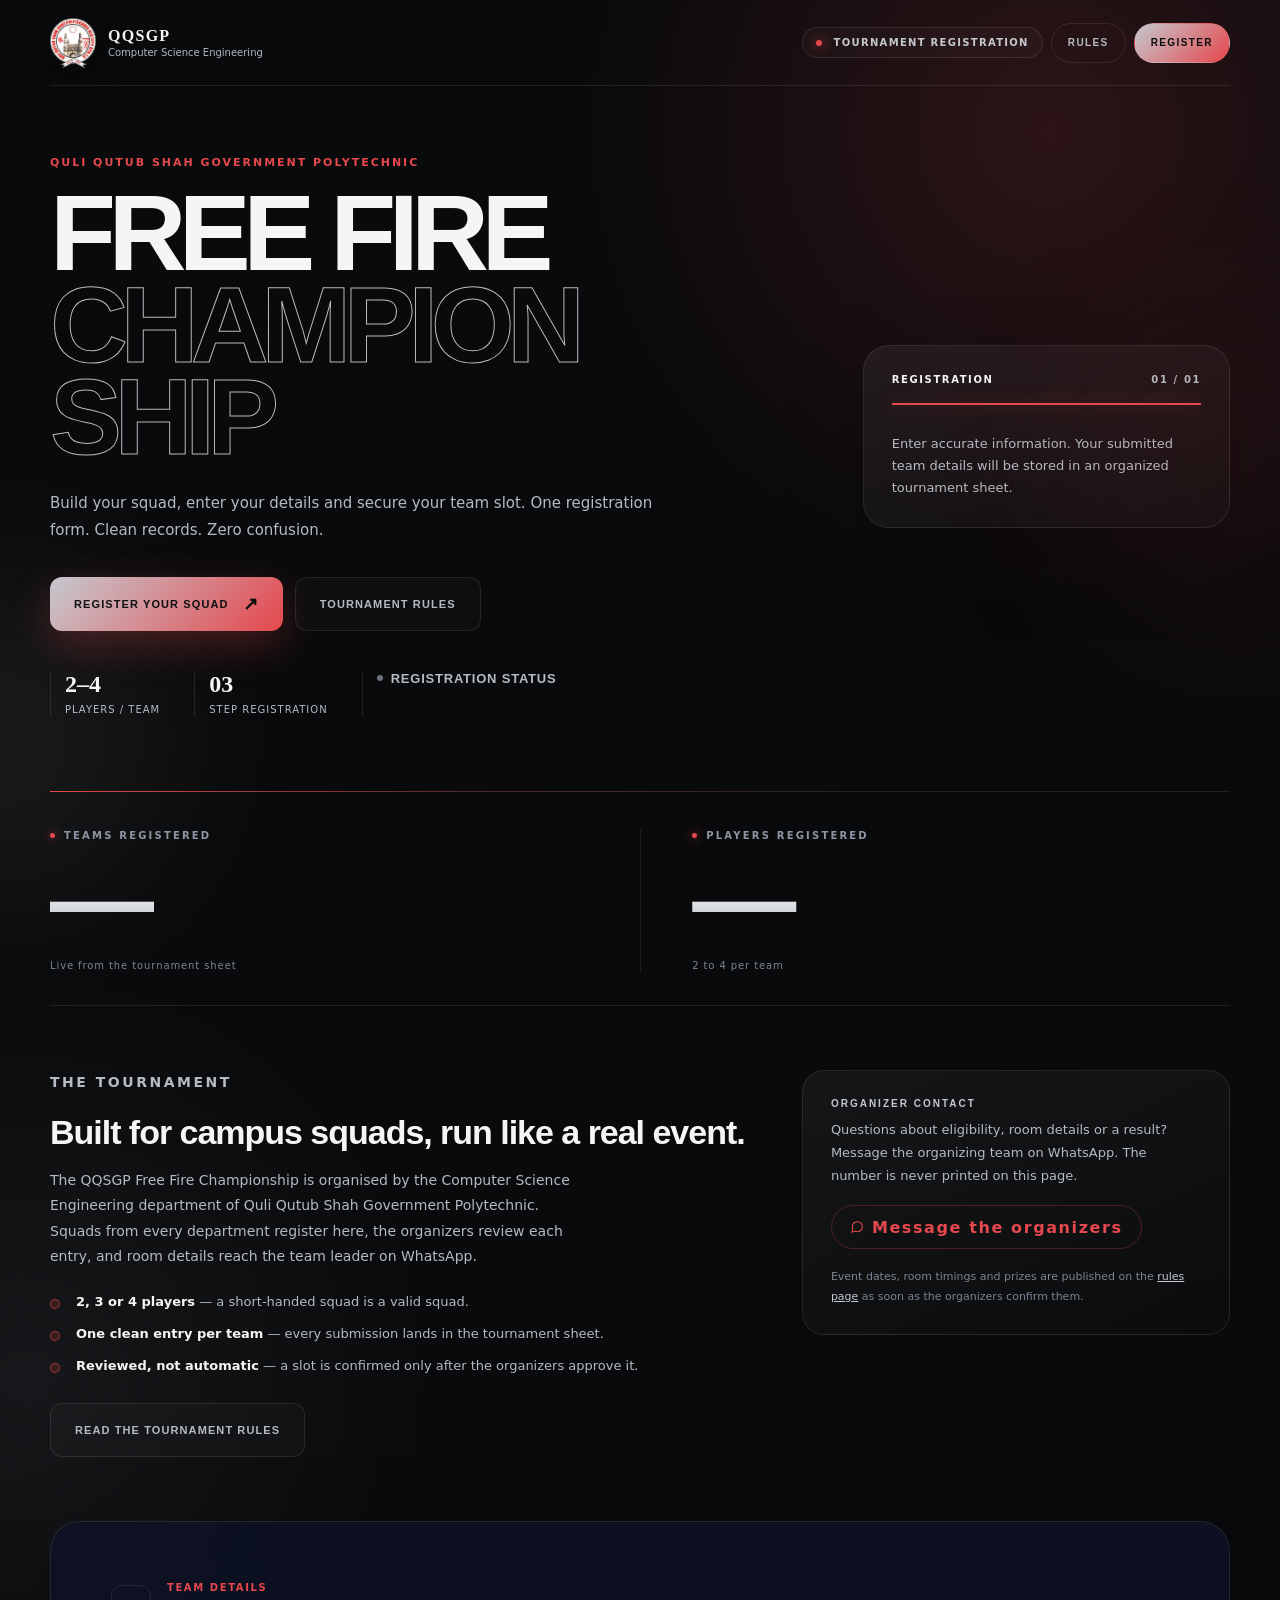
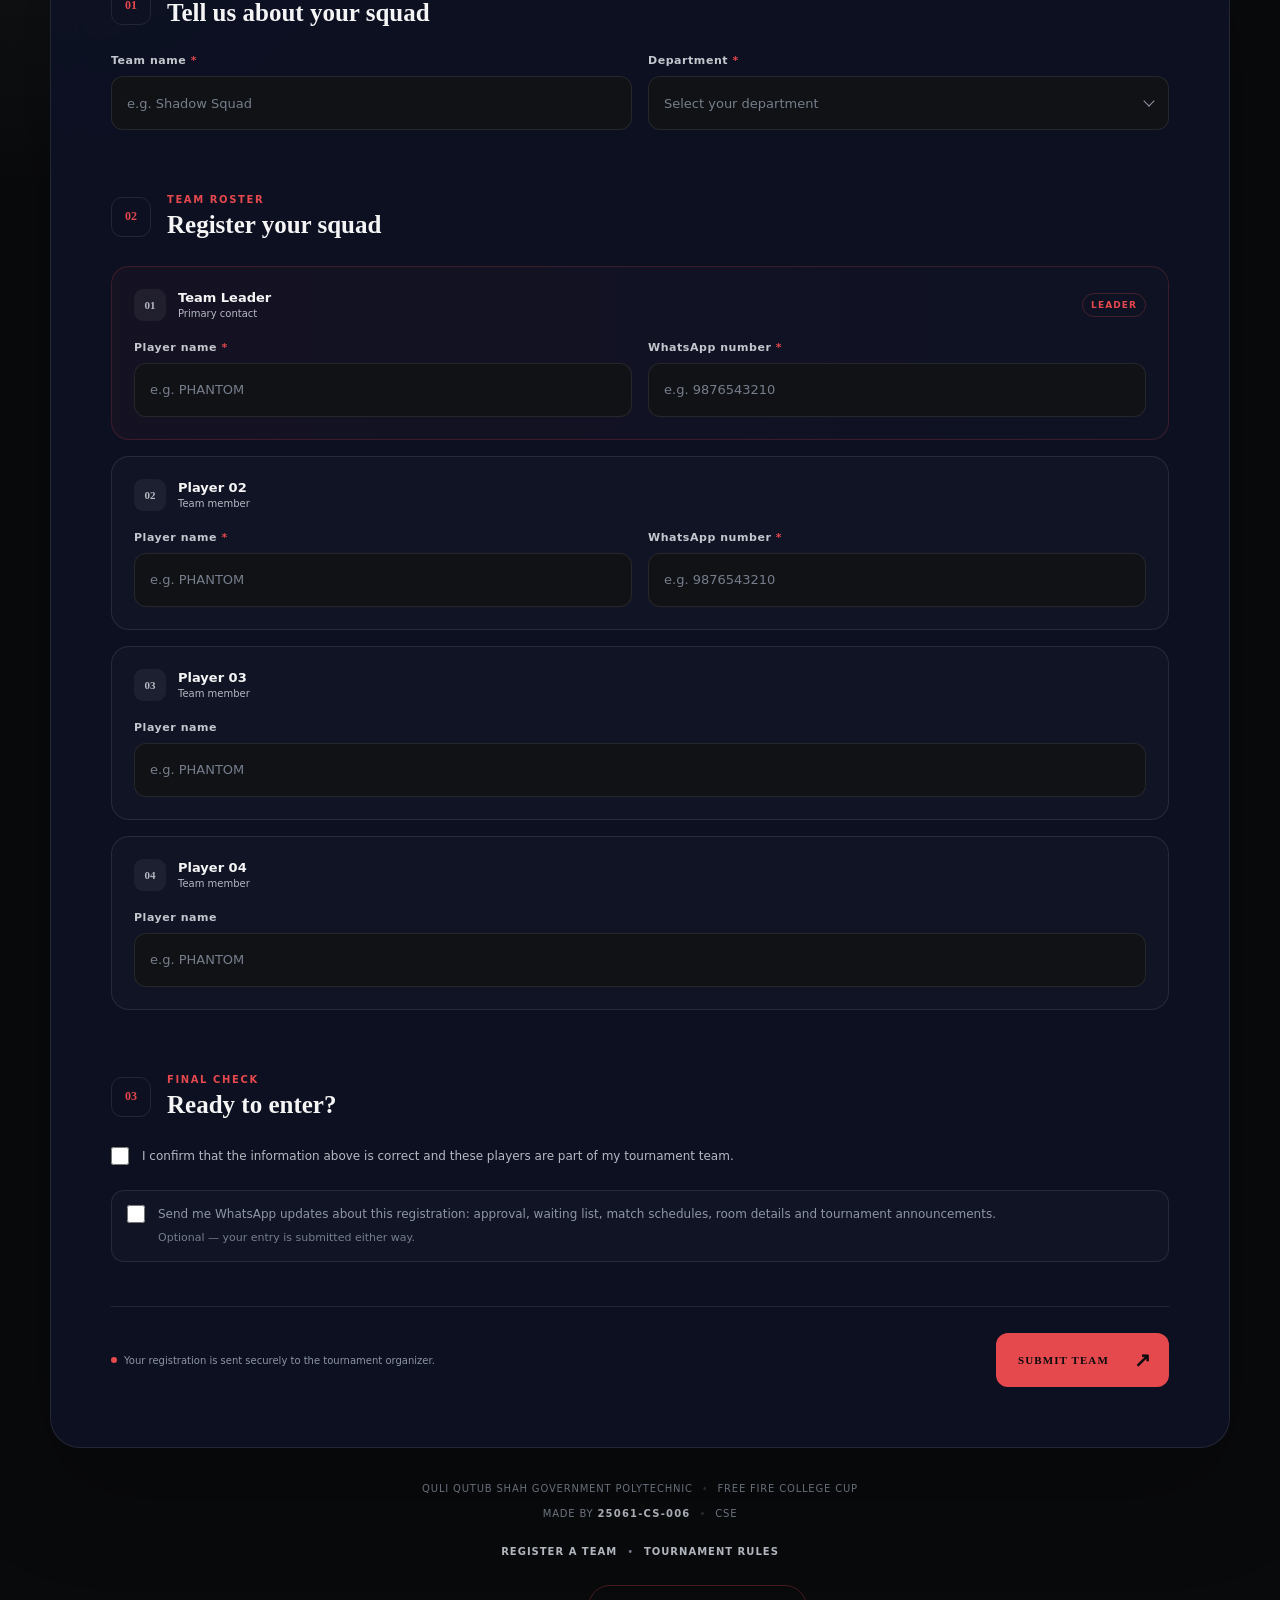
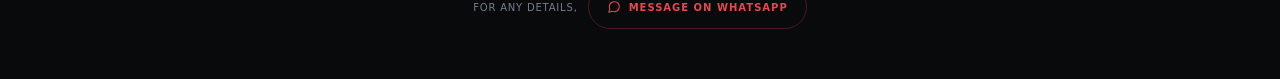
==== commit 756664bd: "Turn registration into an organiser platform with WhatsApp notifications The site could collect entr" ====
--- a/index.html
+++ b/index.html
@@ -37,7 +37,11 @@
         <span>Computer Science Engineering</span>
       </div>
     </div>
-    <div class="event-pill"><span class="live-dot"></span> TOURNAMENT REGISTRATION</div>
+    <nav class="topnav" aria-label="Sections">
+      <div class="event-pill"><span class="live-dot"></span> TOURNAMENT REGISTRATION</div>
+      <a href="rules.html">Rules</a>
+      <a class="nav-register" href="#register">Register</a>
+    </nav>
   </header>
 
   <main class="page">
@@ -49,9 +53,19 @@
           Build your squad, enter your details and secure your team slot.
           One registration form. Clean records. Zero confusion.
         </p>
+        <div class="hero-actions">
+          <a class="cta-primary" href="#register">Register your squad <span class="arrow" aria-hidden="true">↗</span></a>
+          <a class="cta-ghost" href="rules.html">Tournament rules</a>
+        </div>
+
         <div class="hero-meta">
           <div><b>2–4</b><span>Players / Team</span></div>
-          <div><b>01</b><span>Team Registration</span></div>
+          <div><b>03</b><span>Step Registration</span></div>
+          <!-- Written only after the backend answers, so it is never a guess. -->
+          <div class="hero-status" id="regStatusBox" hidden>
+            <span class="reg-status" id="regStatus"><i aria-hidden="true"></i>Registration status</span>
+            <span id="regStatusNote">&nbsp;</span>
+          </div>
         </div>
       </div>
 
@@ -79,7 +93,44 @@
       </article>
     </section>
 
-    <section class="form-shell">
+    <!-- ============================ ABOUT ============================ -->
+    <section class="about" aria-labelledby="aboutTitle">
+      <div class="about-copy">
+        <p class="eyebrow">THE TOURNAMENT</p>
+        <h2 id="aboutTitle">Built for campus squads, run like a real event.</h2>
+        <p>
+          The QQSGP Free Fire Championship is organised by the Computer Science
+          Engineering department of Quli Qutub Shah Government Polytechnic. Squads
+          from every department register here, the organizers review each entry, and
+          room details reach the team leader on WhatsApp.
+        </p>
+        <ul class="about-list">
+          <li><strong>2, 3 or 4 players</strong> — a short-handed squad is a valid squad.</li>
+          <li><strong>One clean entry per team</strong> — every submission lands in the tournament sheet.</li>
+          <li><strong>Reviewed, not automatic</strong> — a slot is confirmed only after the organizers approve it.</li>
+        </ul>
+        <a class="cta-ghost" href="rules.html">Read the tournament rules</a>
+      </div>
+
+      <div class="about-note">
+        <p class="about-note-title">Organizer contact</p>
+        <p class="about-note-copy">
+          Questions about eligibility, room details or a result? Message the organizing
+          team on WhatsApp. The number is never printed on this page.
+        </p>
+        <a class="whatsapp-link" href="https://wa.me/917075593104" target="_blank" rel="noopener noreferrer">
+          <svg viewBox="0 0 24 24" fill="none" stroke="currentColor" stroke-width="1.8"
+               stroke-linecap="round" stroke-linejoin="round" aria-hidden="true" focusable="false">
+            <path d="M21 11.5a8.38 8.38 0 0 1-.9 3.8 8.5 8.5 0 0 1-7.6 4.7 8.38 8.38 0 0 1-3.8-.9L3 21l1.9-5.7a8.38 8.38 0 0 1-.9-3.8 8.5 8.5 0 0 1 4.7-7.6 8.38 8.38 0 0 1 3.8-.9h.5a8.48 8.48 0 0 1 8 8v.5z" />
+          </svg>
+          <span>Message the organizers</span>
+        </a>
+        <p class="about-note-foot">Event dates, room timings and prizes are published on the
+          <a href="rules.html">rules page</a> as soon as the organizers confirm them.</p>
+      </div>
+    </section>
+
+    <section class="form-shell" id="register">
       <!-- novalidate: the browser's own "Please fill out this field" bubble is not
            this form's voice. Every rule is checked in script.js instead, so the
            player always reads a sentence written for them. -->
@@ -222,6 +273,18 @@
           <span>I confirm that the information above is correct and these players are part of my tournament team.</span>
         </label>
 
+        <!-- Optional, and unchecked by default. Nothing is sent to this number
+             until an organiser changes the team's status, and only if this box
+             was ticked when the team registered. -->
+        <label class="consent consent-optional">
+          <input id="whatsappConsent" type="checkbox">
+          <span>
+            Send me WhatsApp updates about this registration: approval, waiting list,
+            match schedules, room details and tournament announcements.
+            <em>Optional — your entry is submitted either way.</em>
+          </span>
+        </label>
+
         <div class="submit-row">
           <div>
             <span class="secure-dot"></span>
@@ -258,6 +321,12 @@
 
       <!-- The number this opens is never written on the page: the chat link
            carries it, and the label stays generic. -->
+      <p class="footer-links">
+        <a class="footer-link" href="#register">Register a team</a>
+        <span class="dot" aria-hidden="true">•</span>
+        <a class="footer-link" href="rules.html">Tournament rules</a>
+      </p>
+
       <p class="footer-contact">
         <span>For any details,</span>
         <a class="whatsapp-link" id="whatsappContact"
--- a/style.css
+++ b/style.css
@@ -1,13 +1,18 @@
 :root {
-  --bg: #07090d;
-  --panel: rgba(15, 18, 24, 0.82);
-  --panel-solid: #10141b;
+  /* Obsidian Elite: black and graphite surfaces, silver type, championship
+     red as the single accent. One place for the site and the dashboard. */
+  --bg: #090A0C;
+  --panel: rgba(16, 20, 38, 0.82);
+  --panel-solid: #17191D;
   --line: rgba(255,255,255,.09);
-  --text: #f4f6f8;
-  --muted: #9ca5b1;
-  --accent: #b8ff39;
-  --accent-2: #d9ff83;
-  --danger: #ff6b6b;
+  --text: #F5F5F5;
+  --muted: #B5BAC3;
+  --accent: #E5484D;
+  --accent-2: #C4C8CE;
+  --silver: #C4C8CE;
+  --accent-rgb: 229, 72, 77;
+  --silver-rgb: 196, 200, 206;
+  --danger: #E5484D;
   --radius: 22px;
 
   /* vertical rhythm scale */
@@ -25,8 +30,8 @@
   min-height: 100vh;
   color: var(--text);
   background:
-    radial-gradient(circle at 80% 5%, rgba(184,255,57,.08), transparent 28rem),
-    radial-gradient(circle at 5% 45%, rgba(255,255,255,.035), transparent 24rem),
+    radial-gradient(circle at 82% 4%, rgba(var(--accent-rgb),.16), transparent 30rem),
+    radial-gradient(circle at 2% 42%, rgba(var(--silver-rgb),.07), transparent 26rem),
     var(--bg);
   font-family: Inter, system-ui, sans-serif;
 }
@@ -68,10 +73,52 @@
 .brand span { display: block; color: var(--muted); font-size: 10px; margin-top: 2px; }
 .event-pill {
   border: 1px solid var(--line); background: rgba(255,255,255,.025);
-  padding: 9px 13px; border-radius: 999px; color: #c8ced6;
+  padding: 9px 13px; border-radius: 999px; color: #C4C8CE;
   font-size: 10px; letter-spacing: .13em; font-weight: 700;
 }
 .live-dot { display: inline-block; width: 6px; height: 6px; border-radius: 50%; background: var(--accent); margin-right: 7px; box-shadow: 0 0 12px var(--accent); }
+
+/* Shared section nav — one look on the registration page and the rules page. */
+.topnav { display: flex; gap: 8px; align-items: center; }
+.topnav a {
+  display: inline-flex; align-items: center; min-height: 40px; padding: 0 16px;
+  border: 1px solid var(--line); border-radius: 999px;
+  color: var(--muted); text-decoration: none;
+  font: 700 10px/1 Inter, sans-serif; letter-spacing: .14em; text-transform: uppercase;
+  transition: color .2s ease, border-color .2s ease, background .2s ease;
+}
+.topnav a:hover, .topnav a:focus-visible {
+  color: var(--text); border-color: rgba(var(--accent-rgb),.5);
+  background: rgba(var(--accent-rgb),.08); outline: none;
+}
+.topnav a.nav-register {
+  color: #0B0C0E; border-color: transparent;
+  background: linear-gradient(135deg, var(--accent-2), var(--accent));
+}
+.topnav a.nav-register:hover { color: #0B0C0E; filter: brightness(1.08); }
+.topnav a[aria-current="page"] { color: var(--accent-2); border-color: rgba(var(--accent-rgb),.4); }
+
+/* ------------------------------- buttons ------------------------------- */
+/* One button pair used by the hero, the about block and the rules page. */
+.cta-primary, .cta-ghost {
+  display: inline-flex; align-items: center; justify-content: center; gap: 14px;
+  min-height: 54px; padding: 0 24px; border-radius: 12px;
+  font: 800 11px "Space Grotesk", sans-serif; letter-spacing: .1em; text-transform: uppercase;
+  text-decoration: none; cursor: pointer;
+  transition: transform .2s ease, box-shadow .2s ease, background .2s ease, border-color .2s ease, color .2s ease;
+}
+.cta-primary {
+  border: 0; color: #0B0C0E;
+  background: linear-gradient(135deg, var(--accent-2), var(--accent));
+  box-shadow: 0 14px 40px rgba(var(--accent-rgb),.28);
+}
+.cta-primary:hover { transform: translateY(-2px); box-shadow: 0 18px 50px rgba(var(--accent-rgb),.38); }
+.cta-primary .arrow { font-size: 18px; }
+.cta-ghost { border: 1px solid var(--line); background: rgba(255,255,255,.02); color: var(--muted); }
+.cta-ghost:hover { color: var(--text); border-color: rgba(var(--accent-rgb),.5); background: rgba(var(--accent-rgb),.07); }
+.cta-primary:focus-visible, .cta-ghost:focus-visible { outline: 2px solid var(--accent-2); outline-offset: 3px; }
+
+.hero-actions { display: flex; flex-wrap: wrap; gap: 12px; margin: 34px 0 0; }
 
 .page { width: min(1180px, calc(100% - 40px)); margin: 0 auto; }
 .hero {
@@ -90,6 +137,57 @@
 .hero-meta div { border-left: 1px solid var(--line); padding-left: 14px; }
 .hero-meta b { display: block; font-family: "Space Grotesk"; font-size: 24px; }
 .hero-meta span { color: var(--muted); font-size: 10px; text-transform: uppercase; letter-spacing: .1em; }
+.hero-status { display: flex; flex-direction: column; gap: 5px; }
+
+/* Live open/closed state. Only script.js writes the words and the colour, and
+   only from a real backend answer — the markup on its own says nothing. */
+/* The longer selector is deliberate: the shared .hero-meta span rule would
+   otherwise win on font-size and transform, so the pill out-specifies it. */
+.hero-meta .reg-status {
+  display: inline-flex; align-items: center; gap: 8px;
+  font-family: "Space Grotesk", sans-serif; font-size: 13px; font-weight: 700;
+  letter-spacing: .06em; color: var(--muted);
+}
+.hero-meta .reg-status i { width: 6px; height: 6px; border-radius: 50%; background: #6B727E; }
+.hero-meta .reg-status.is-open { color: var(--silver); }
+.hero-meta .reg-status.is-open i { background: var(--silver); box-shadow: 0 0 10px var(--silver); animation: statPulse 2.8s ease-in-out infinite; }
+.hero-meta .reg-status.is-closed { color: var(--muted); }
+@media (prefers-reduced-motion: reduce) {
+  .hero-meta .reg-status.is-open i { animation: none; }
+}
+
+/* ------------------------- tournament introduction ------------------------- */
+.about {
+  display: grid; grid-template-columns: 1.25fr .75fr; gap: clamp(20px, 3vw, 40px);
+  margin: 0 0 var(--gap-xl);
+}
+.about-copy h2 { margin: 0 0 16px; font-family: "Space Grotesk", sans-serif; font-size: clamp(24px, 3.4vw, 34px); letter-spacing: -.03em; line-height: 1.15; }
+.about-copy > p { color: var(--muted); line-height: 1.8; font-size: 14px; max-width: 60ch; }
+.about-list { margin: 22px 0 26px; padding: 0; list-style: none; display: grid; gap: 10px; }
+.about-list li {
+  position: relative; padding-left: 26px;
+  color: #B5BAC3; font-size: 13px; line-height: 1.7;
+}
+.about-list li::before {
+  content: ""; position: absolute; left: 0; top: 8px;
+  width: 8px; height: 8px; border-radius: 50%;
+  background: rgba(var(--accent-rgb),.18); border: 1px solid rgba(var(--accent-rgb),.6);
+}
+.about-list strong { color: var(--text); font-weight: 700; }
+
+.about-note {
+  align-self: start;
+  padding: clamp(20px, 2.6vw, 28px);
+  border: 1px solid var(--line); border-radius: var(--radius);
+  background: linear-gradient(155deg, rgba(255,255,255,.05), rgba(255,255,255,.012));
+}
+.about-note-title {
+  margin: 0 0 10px; color: var(--accent-2);
+  font: 800 10px/1 Inter, sans-serif; letter-spacing: .2em; text-transform: uppercase;
+}
+.about-note-copy { margin: 0 0 18px; color: var(--muted); font-size: 13px; line-height: 1.75; }
+.about-note-foot { margin: 18px 0 0; color: #7C8492; font-size: 11px; line-height: 1.75; }
+.about-note-foot a { color: var(--accent-2); }
 
 .hero-card {
   padding: 28px; border: 1px solid var(--line); border-radius: 26px;
@@ -99,7 +197,7 @@
 .card-top { display: flex; justify-content: space-between; font-size: 10px; font-weight: 800; letter-spacing: .16em; }
 .step { color: var(--muted); }
 .progress { height: 2px; background: rgba(255,255,255,.08); margin: 18px 0 28px; }
-.progress i { display: block; width: 100%; height: 100%; background: var(--accent); box-shadow: 0 0 16px rgba(184,255,57,.5); }
+.progress i { display: block; width: 100%; height: 100%; background: var(--accent); box-shadow: 0 0 16px rgba(var(--accent-rgb),.5); }
 .hero-card p { color: var(--muted); line-height: 1.7; font-size: 13px; margin: 0; }
 
 /* Live registration counter.
@@ -118,7 +216,7 @@
    strip arrives. It reads as light catching an edge rather than as a panel. */
 .stats::before {
   content: ""; position: absolute; left: 0; top: -1px; height: 1px; width: 100%;
-  background: linear-gradient(90deg, var(--accent), rgba(184,255,57,.28) 34%, transparent 72%);
+  background: linear-gradient(90deg, var(--accent), rgba(var(--accent-rgb),.28) 34%, transparent 72%);
   transform: scaleX(0); transform-origin: left center;
   transition: transform 1.1s cubic-bezier(.2,.7,.2,1) .15s;
 }
@@ -130,11 +228,11 @@
 .stat p {
   display: flex; align-items: center; gap: 9px;
   margin: 0 0 clamp(12px, 1.6vw, 18px);
-  color: #8b95a2; font-size: 10px; font-weight: 800; letter-spacing: .22em;
+  color: #8E96A3; font-size: 10px; font-weight: 800; letter-spacing: .22em;
 }
 .stat p::before {
   content: ""; flex: 0 0 auto; width: 5px; height: 5px; border-radius: 50%;
-  background: var(--accent); box-shadow: 0 0 10px rgba(184,255,57,.85);
+  background: var(--accent); box-shadow: 0 0 10px rgba(var(--accent-rgb),.85);
   animation: statPulse 2.8s ease-in-out infinite;
 }
 
@@ -142,14 +240,14 @@
   display: block;
   font-family: "Space Grotesk", sans-serif; font-weight: 700;
   font-size: clamp(54px, 8.4vw, 104px); line-height: .78; letter-spacing: -.055em;
-  color: #f7f9fb;
+  color: #F5F5F5;
   font-variant-numeric: tabular-nums;
 }
 /* gradient ink, but only where it can be clipped safely; the plain colour above
    is the fallback so the numbers are never invisible */
 @supports ((-webkit-background-clip: text) or (background-clip: text)) {
   .stat strong {
-    background: linear-gradient(180deg, #ffffff 26%, #ccd4dc 78%, rgba(204,212,220,.55));
+    background: linear-gradient(180deg, #FFFFFF 26%, #C4C8CE 78%, rgba(204,212,220,.55));
     -webkit-background-clip: text; background-clip: text;
     color: transparent; -webkit-text-fill-color: transparent;
   }
@@ -157,11 +255,11 @@
 
 .stat-note {
   display: block; margin-top: clamp(14px, 1.8vw, 20px);
-  color: #6e7885; font-size: 10px; letter-spacing: .09em;
-}
-
-.stats.is-offline .stat strong { color: #59616d; background: none; -webkit-text-fill-color: #59616d; }
-.stats.is-offline .stat p::before { background: #59616d; box-shadow: none; animation: none; }
+  color: #7C8492; font-size: 10px; letter-spacing: .09em;
+}
+
+.stats.is-offline .stat strong { color: #6B727E; background: none; -webkit-text-fill-color: #6B727E; }
+.stats.is-offline .stat p::before { background: #6B727E; box-shadow: none; animation: none; }
 
 /* Entrance and value motion. The hiding rule is scoped to .is-animatable, which
    only script.js adds once it has an observer in hand -- if that never runs, the
@@ -188,7 +286,9 @@
 
 .form-shell {
   position: relative; border: 1px solid var(--line); border-radius: 30px;
-  padding: clamp(25px, 5vw, 60px); background: rgba(11,14,19,.86);
+  /* anchor target for "Register your squad" — clears the sticky-free header */
+  scroll-margin-top: 24px;
+  padding: clamp(25px, 5vw, 60px);  background: rgba(13, 18, 38, .86);
   backdrop-filter: blur(20px); box-shadow: 0 40px 100px rgba(0,0,0,.25);
 }
 .section-heading {
@@ -205,17 +305,17 @@
 .grid { display: grid; gap: var(--gap-sm); }
 .grid.two { grid-template-columns: 1fr 1fr; }
 .field { display: block; }
-.field > span { display: block; color: #cbd1d8; font-size: 11px; font-weight: 700; letter-spacing: .05em; margin: 0 0 9px; }
+.field > span { display: block; color: #C4C8CE; font-size: 11px; font-weight: 700; letter-spacing: .05em; margin: 0 0 9px; }
 .field em { color: var(--accent); font-style: normal; }
 input {
   width: 100%; height: 54px; border: 1px solid var(--line); border-radius: 12px;
-  outline: none; background: #0c1016; color: var(--text); padding: 0 15px;
+  outline: none; background: #101216; color: var(--text); padding: 0 15px;
   font: inherit; font-size: 13px; transition: .2s ease;
 }
-input::placeholder { color: #5f6875; }
+input::placeholder { color: #767E8C; }
 input:focus {
-  border-color: rgba(184,255,57,.55);
-  box-shadow: 0 0 0 3px rgba(184,255,57,.08);
+  border-color: rgba(var(--accent-rgb),.55);
+  box-shadow: 0 0 0 3px rgba(var(--accent-rgb),.08);
 }
 
 /* custom dropdown — the native <select> popup cannot be styled */
@@ -224,30 +324,30 @@
   width: 100%; height: 54px; margin: 0; padding: 0 15px;
   display: flex; align-items: center; justify-content: space-between; gap: 12px;
   border: 1px solid var(--line); border-radius: 12px;
-  background: #0c1016; color: var(--text);
+  background: #101216; color: var(--text);
   font-family: Inter, system-ui, sans-serif; font-size: 13px; font-weight: 400;
   letter-spacing: normal; text-align: left; cursor: pointer;
   transition: border-color .2s ease, box-shadow .2s ease;
 }
 .dropdown .dropdown-trigger:hover {
-  background: #0c1016; transform: none; box-shadow: none;
+  background: #101216; transform: none; box-shadow: none;
   border-color: rgba(255,255,255,.16);
 }
 .dropdown .dropdown-trigger:focus-visible,
 .dropdown.is-open .dropdown-trigger {
   outline: none;
-  border-color: rgba(184,255,57,.55);
-  box-shadow: 0 0 0 3px rgba(184,255,57,.08);
+  border-color: rgba(var(--accent-rgb),.55);
+  box-shadow: 0 0 0 3px rgba(var(--accent-rgb),.08);
 }
 .dropdown.is-invalid .dropdown-trigger {
-  border-color: rgba(255,107,107,.55);
-  box-shadow: 0 0 0 3px rgba(255,107,107,.08);
+  border-color: rgba(229,72,77,.55);
+  box-shadow: 0 0 0 3px rgba(229,72,77,.08);
 }
 .dropdown-value { overflow: hidden; text-overflow: ellipsis; white-space: nowrap; }
-.dropdown-value.placeholder { color: #5f6875; }
+.dropdown-value.placeholder { color: #767E8C; }
 .dropdown-chevron {
   flex: 0 0 auto; width: 8px; height: 8px; margin-top: -4px;
-  border-right: 1.5px solid #8b95a2; border-bottom: 1.5px solid #8b95a2;
+  border-right: 1.5px solid #8E96A3; border-bottom: 1.5px solid #8E96A3;
   transform: rotate(45deg);
   transition: transform .2s ease, border-color .2s ease;
 }
@@ -259,7 +359,7 @@
   margin: 0; padding: 6px; list-style: none;
   max-height: 272px; overflow-y: auto; overscroll-behavior: contain;
   border: 1px solid rgba(255,255,255,.13); border-radius: 14px;
-  background: #10141b;
+  background: #17191D;
   box-shadow: 0 26px 60px rgba(0,0,0,.6);
   opacity: 0; visibility: hidden; pointer-events: none;
   transform: translateY(-6px) scale(.99); transform-origin: top center;
@@ -271,12 +371,12 @@
 .dropdown-menu li {
   display: flex; align-items: center; justify-content: space-between; gap: 10px;
   padding: 11px 12px; border-radius: 9px;
-  color: #cbd1d8; font-size: 13px; line-height: 1.35; cursor: pointer;
+  color: #C4C8CE; font-size: 13px; line-height: 1.35; cursor: pointer;
   transition: background .13s ease, color .13s ease;
 }
 .dropdown-menu li:hover,
 .dropdown-menu li.is-active { background: rgba(255,255,255,.06); color: #fff; }
-.dropdown-menu li[aria-selected="true"] { background: rgba(184,255,57,.08); color: var(--accent); }
+.dropdown-menu li[aria-selected="true"] { background: rgba(var(--accent-rgb),.08); color: var(--accent); }
 .dropdown-menu li[aria-selected="true"]::after { content: "✓"; flex: 0 0 auto; font-size: 12px; }
 .dropdown-menu::-webkit-scrollbar { width: 8px; }
 .dropdown-menu::-webkit-scrollbar-thumb { background: rgba(255,255,255,.14); border-radius: 8px; }
@@ -292,7 +392,7 @@
   background: rgba(255,255,255,.018); transition: border-color .2s, transform .2s;
 }
 .member-card:hover { border-color: rgba(255,255,255,.16); transform: translateY(-1px); }
-.member-card.leader { border-color: rgba(184,255,57,.20); background: linear-gradient(90deg, rgba(184,255,57,.045), rgba(255,255,255,.012)); }
+.member-card.leader { border-color: rgba(var(--accent-rgb),.20); background: linear-gradient(90deg, rgba(var(--accent-rgb),.045), rgba(255,255,255,.012)); }
 .member-head { display: flex; align-items: center; gap: 12px; margin-bottom: 20px; }
 .member-id {
   width: 32px; height: 32px; display: grid; place-items: center; border-radius: 9px;
@@ -300,7 +400,7 @@
 }
 .member-head strong { display: block; font-size: 13px; }
 .member-head span { display: block; color: var(--muted); font-size: 10px; margin-top: 3px; }
-.leader-tag { margin-left: auto; font-size: 9px; font-weight: 800; letter-spacing: .12em; color: var(--accent); border: 1px solid rgba(184,255,57,.25); padding: 6px 8px; border-radius: 999px; }
+.leader-tag { margin-left: auto; font-size: 9px; font-weight: 800; letter-spacing: .12em; color: var(--accent); border: 1px solid rgba(var(--accent-rgb),.25); padding: 6px 8px; border-radius: 999px; }
 
 .consent {
   display: flex; gap: 13px; align-items: flex-start;
@@ -308,21 +408,37 @@
   color: var(--muted); font-size: 12px; line-height: 1.7; cursor: pointer;
   transition: color .2s ease;
 }
-.consent:hover { color: #b9c1cb; }
+.consent:hover { color: #B5BAC3; }
 .consent input { width: 18px; height: 18px; margin: 1px 0 0; accent-color: var(--accent); flex: 0 0 18px; cursor: pointer; }
+
+/* The WhatsApp opt-in sits apart from the accuracy confirmation: it is a
+   choice about messages, not a rule of the tournament, so it reads lighter and
+   the optional part is spelled out rather than implied. */
+.consent-optional {
+  margin-top: calc(var(--gap-md) * -1 + 6px);
+  padding: 13px 15px;
+  border: 1px solid rgba(255,255,255,.09);
+  border-radius: 13px;
+  background: rgba(255,255,255,.02);
+  color: #8E96A3;
+}
+.consent-optional:hover { color: var(--muted); border-color: rgba(255,255,255,.16); }
+.consent-optional input:checked ~ span { color: var(--text); }
+.consent-optional em { display: block; margin-top: 5px; font-style: normal; color: #767E8C; font-size: 11px; }
+.consent-optional:hover em { color: #8E96A3; }
 .submit-row {
   border-top: 1px solid var(--line); padding-top: var(--gap-md); display: flex; gap: 20px;
   justify-content: space-between; align-items: center;
 }
-.submit-row > div { color: #7f8995; font-size: 10px; display: flex; align-items: center; gap: 7px; }
+.submit-row > div { color: #8E96A3; font-size: 10px; display: flex; align-items: center; gap: 7px; }
 .secure-dot { width: 6px; height: 6px; border-radius: 50%; background: var(--accent); }
 button {
   border: 0; border-radius: 12px; height: 54px; padding: 0 17px 0 22px; cursor: pointer;
-  background: var(--accent); color: #10150a; font: 800 11px "Space Grotesk";
+  background: var(--accent); color: #0B0C0E; font: 800 11px "Space Grotesk";
   letter-spacing: .1em; display: flex; align-items: center; gap: 25px;
   transition: transform .2s, box-shadow .2s, background .2s;
 }
-button:hover { transform: translateY(-2px); box-shadow: 0 14px 35px rgba(184,255,57,.18); background: var(--accent-2); }
+button:hover { transform: translateY(-2px); box-shadow: 0 14px 35px rgba(var(--accent-rgb),.18); background: var(--accent-2); }
 .arrow { font-size: 20px; }
 button:disabled { opacity: .55; cursor: wait; transform: none; }
 
@@ -330,8 +446,8 @@
 .success-panel.show { display: block; }
 .success-icon {
   width: 70px; height: 70px; margin: 0 auto 25px; border-radius: 50%;
-  display: grid; place-items: center; background: rgba(184,255,57,.10);
-  border: 1px solid rgba(184,255,57,.35); color: var(--accent); font-size: 32px;
+  display: grid; place-items: center; background: rgba(var(--accent-rgb),.10);
+  border: 1px solid rgba(var(--accent-rgb),.35); color: var(--accent); font-size: 32px;
 }
 
 /* Premium tournament success modal */
@@ -376,14 +492,14 @@
   padding: 42px 30px 25px;
   text-align: center;
   overflow: hidden;
-  border: 1px solid rgba(184, 255, 57, .32);
+  border: 1px solid rgba(var(--accent-rgb), .32);
   border-radius: 25px;
   background:
     radial-gradient(circle at 50% 0%,
-      rgba(184, 255, 57, .12), transparent 55%),
-    #10141b;
+      rgba(var(--accent-rgb), .12), transparent 55%),
+    #17191D;
   box-shadow: 0 30px 100px rgba(0, 0, 0, .65),
-              0 0 45px rgba(184, 255, 57, .06);
+              0 0 45px rgba(var(--accent-rgb), .06);
   transform: translateY(20px) scale(.97);
   transition: transform .35s cubic-bezier(.2, .8, .2, 1);
 }
@@ -404,7 +520,7 @@
   border: 1px solid rgba(255,255,255,.09);
   border-radius: 50%;
   background: rgba(255,255,255,.04);
-  color: #cbd1d8;
+  color: #C4C8CE;
   font: 24px Inter, sans-serif;
   cursor: pointer;
 }
@@ -422,10 +538,10 @@
   margin: 0 auto 25px;
   display: grid;
   place-items: center;
-  border: 1px solid rgba(184,255,57,.45);
+  border: 1px solid rgba(var(--accent-rgb),.45);
   border-radius: 50%;
-  background: rgba(184,255,57,.08);
-  box-shadow: 0 0 35px rgba(184,255,57,.10);
+  background: rgba(var(--accent-rgb),.08);
+  box-shadow: 0 0 35px rgba(var(--accent-rgb),.10);
   animation: successPulse 2s ease-in-out infinite;
 }
 
@@ -433,7 +549,7 @@
   width: 43px;
   height: 43px;
   fill: none;
-  stroke: #b8ff39;
+  stroke: var(--accent);
   stroke-width: 4;
   stroke-linecap: round;
   stroke-linejoin: round;
@@ -443,22 +559,22 @@
    aside and the accent turns red rather than lime. The state lives on the
    overlay, next to .show, so it is read from there. */
 .success-overlay.is-error .success-modal {
-  border-color: rgba(255, 107, 107, .34);
+  border-color: rgba(248, 113, 113, .34);
 }
 
 .success-overlay.is-error .success-check {
-  border-color: rgba(255, 107, 107, .45);
-  background: rgba(255, 107, 107, .08);
-}
-
-.success-overlay.is-error .success-check svg { stroke: #ff6b6b; }
+  border-color: rgba(248, 113, 113, .45);
+  background: rgba(248, 113, 113, .08);
+}
+
+.success-overlay.is-error .success-check svg {  stroke: var(--danger); }
 
 .success-overlay.is-error .registered-team,
 .success-overlay.is-error .success-note { display: none; }
 
 .success-eyebrow {
   margin: 0 0 12px;
-  color: #b8ff39;
+  color: var(--accent);
   font-size: 9px;
   font-weight: 800;
   letter-spacing: .16em;
@@ -466,7 +582,7 @@
 
 .success-modal h2 {
   margin: 0 0 12px;
-  color: #f4f6f8;
+  color: #F5F5F5;
   font: 700 clamp(25px, 6vw, 32px) "Space Grotesk", sans-serif;
   letter-spacing: -.04em;
 }
@@ -474,7 +590,7 @@
 .success-description {
   margin: 0 auto 24px;
   max-width: 330px;
-  color: #9ca5b1;
+  color: #B5BAC3;
   font-size: 12px;
   line-height: 1.8;
 }
@@ -482,29 +598,29 @@
 .registered-team {
   padding: 17px;
   margin-bottom: 20px;
-  border: 1px solid rgba(184,255,57,.20);
+  border: 1px solid rgba(var(--accent-rgb),.20);
   border-radius: 14px;
-  background: rgba(184,255,57,.045);
+  background: rgba(var(--accent-rgb),.045);
   overflow-wrap: anywhere;
 }
 
 .registered-team span {
   display: block;
   margin-bottom: 8px;
-  color: #9ca5b1;
+  color: #B5BAC3;
   font-size: 9px;
   font-weight: 700;
   letter-spacing: .14em;
 }
 
 .registered-team strong {
-  color: #b8ff39;
+  color: var(--accent);
   font: 700 23px "Space Grotesk", sans-serif;
 }
 
 .success-note {
   margin: 0 0 24px;
-  color: #7f8995;
+  color: #8E96A3;
   font-size: 11px;
   line-height: 1.7;
 }
@@ -519,14 +635,35 @@
   margin-top: 24px;
   padding-top: 17px;
   border-top: 1px solid rgba(255,255,255,.07);
-  color: #69727d;
+  color: #767E8C;
   font-size: 8px;
   letter-spacing: .12em;
 }
 
+/* A phone held sideways has ~360px of height, and the full dialog is ~565px
+   tall -- DONE sat below the fold and had to be scrolled to, which is the same
+   complaint as the popup being "up there". Tighten the dialog so the button
+   fits on screen without any scrolling at all. */
+@media (max-height: 560px) {
+  .success-overlay { padding: 10px 16px; }
+  .success-modal { padding: 20px 22px 14px; border-radius: 18px; }
+  .success-modal .modal-close { top: 8px; right: 8px; width: 30px; height: 30px; font-size: 19px; }
+  .success-check { width: 48px; height: 48px; margin-bottom: 12px; }
+  .success-check svg { width: 27px; height: 27px; stroke-width: 4.5; }
+  .success-eyebrow { margin-bottom: 6px; font-size: 8px; }
+  .success-modal h2 { margin-bottom: 6px; font-size: 21px; }
+  .success-description { margin-bottom: 12px; font-size: 11px; line-height: 1.55; }
+  .registered-team { padding: 9px 12px; margin-bottom: 12px; border-radius: 11px; }
+  .registered-team span { margin-bottom: 3px; font-size: 8px; }
+  .registered-team strong { font-size: 18px; }
+  .success-note { display: none; }
+  .modal-footer { display: none; }
+  .success-done { min-height: 44px; }
+}
+
 @keyframes successPulse {
-  0%, 100% { box-shadow: 0 0 20px rgba(184,255,57,.07); }
-  50% { box-shadow: 0 0 38px rgba(184,255,57,.20); }
+  0%, 100% { box-shadow: 0 0 20px rgba(var(--accent-rgb),.07); }
+  50% { box-shadow: 0 0 38px rgba(var(--accent-rgb),.20); }
 }
 
 @media (prefers-reduced-motion: reduce) {
@@ -540,11 +677,18 @@
 footer {
   padding: 35px 0 50px; display: flex; flex-direction: column; align-items: center;
   gap: 14px; text-align: center;
-  color: #626b77; font-size: 10px; text-transform: uppercase; letter-spacing: .08em;
+  color: #767E8C; font-size: 10px; text-transform: uppercase; letter-spacing: .08em;
 }
 .footer-line { display: flex; flex-wrap: wrap; justify-content: center; align-items: center; gap: 9px; }
-.footer-line .dot { color: #3c444e; }
-.footer-made strong { color: #9aa4b0; font-weight: 800; letter-spacing: .12em; }
+.footer-line .dot { color: #2A2E35; }
+.footer-made strong { color: #B5BAC3; font-weight: 800; letter-spacing: .12em; }
+.footer-links { margin: 2px 0 0; display: flex; flex-wrap: wrap; align-items: center; justify-content: center; gap: 10px; }
+.footer-link {
+  display: inline-flex; align-items: center; min-height: 32px;
+  color: var(--muted); text-decoration: none; font-weight: 800; letter-spacing: .1em;
+  transition: color .2s ease;
+}
+.footer-link:hover, .footer-link:focus-visible { color: var(--accent-2); outline: none; }
 
 .footer-contact { margin: 4px 0 0; display: flex; flex-wrap: wrap; align-items: center; justify-content: center; gap: 10px; }
 
@@ -555,14 +699,14 @@
      is under the comfortable 44px touch target once the footer wraps. */
   display: inline-flex; align-items: center; justify-content: center; gap: 8px;
   min-height: 44px; padding: 0 18px;
-  border: 1px solid rgba(184,255,57,.28); border-radius: 999px;
+  border: 1px solid rgba(var(--accent-rgb),.28); border-radius: 999px;
   color: var(--accent); text-decoration: none; font-weight: 800; letter-spacing: .1em;
   transition: .2s ease;
 }
 .whatsapp-link svg { width: 14px; height: 14px; flex: 0 0 14px; }
 .whatsapp-link:hover, .whatsapp-link:focus-visible {
-  background: rgba(184,255,57,.09); border-color: rgba(184,255,57,.55);
-  box-shadow: 0 0 0 3px rgba(184,255,57,.08); outline: none;
+  background: rgba(var(--accent-rgb),.09); border-color: rgba(var(--accent-rgb),.55);
+  box-shadow: 0 0 0 3px rgba(var(--accent-rgb),.08); outline: none;
 }
 
 @media (max-width: 800px) {
@@ -572,6 +716,10 @@
   .hero { grid-template-columns: 1fr; gap: 28px; padding: 55px 0 50px; min-height: auto; }
   h1 { font-size: clamp(52px, 16vw, 86px); }
   .hero-card { max-width: 500px; }
+  .hero-actions { margin-top: 26px; }
+  .hero-actions .cta-primary, .hero-actions .cta-ghost { flex: 1 1 100%; }
+  .about { grid-template-columns: 1fr; gap: 22px; }
+  .topnav a { padding: 0 13px; }
   .grid.two { grid-template-columns: 1fr; }
   .stats { grid-template-columns: 1fr 1fr; margin-bottom: var(--gap-lg); padding: 20px 0 18px; }
   .stat { padding-right: 14px; }
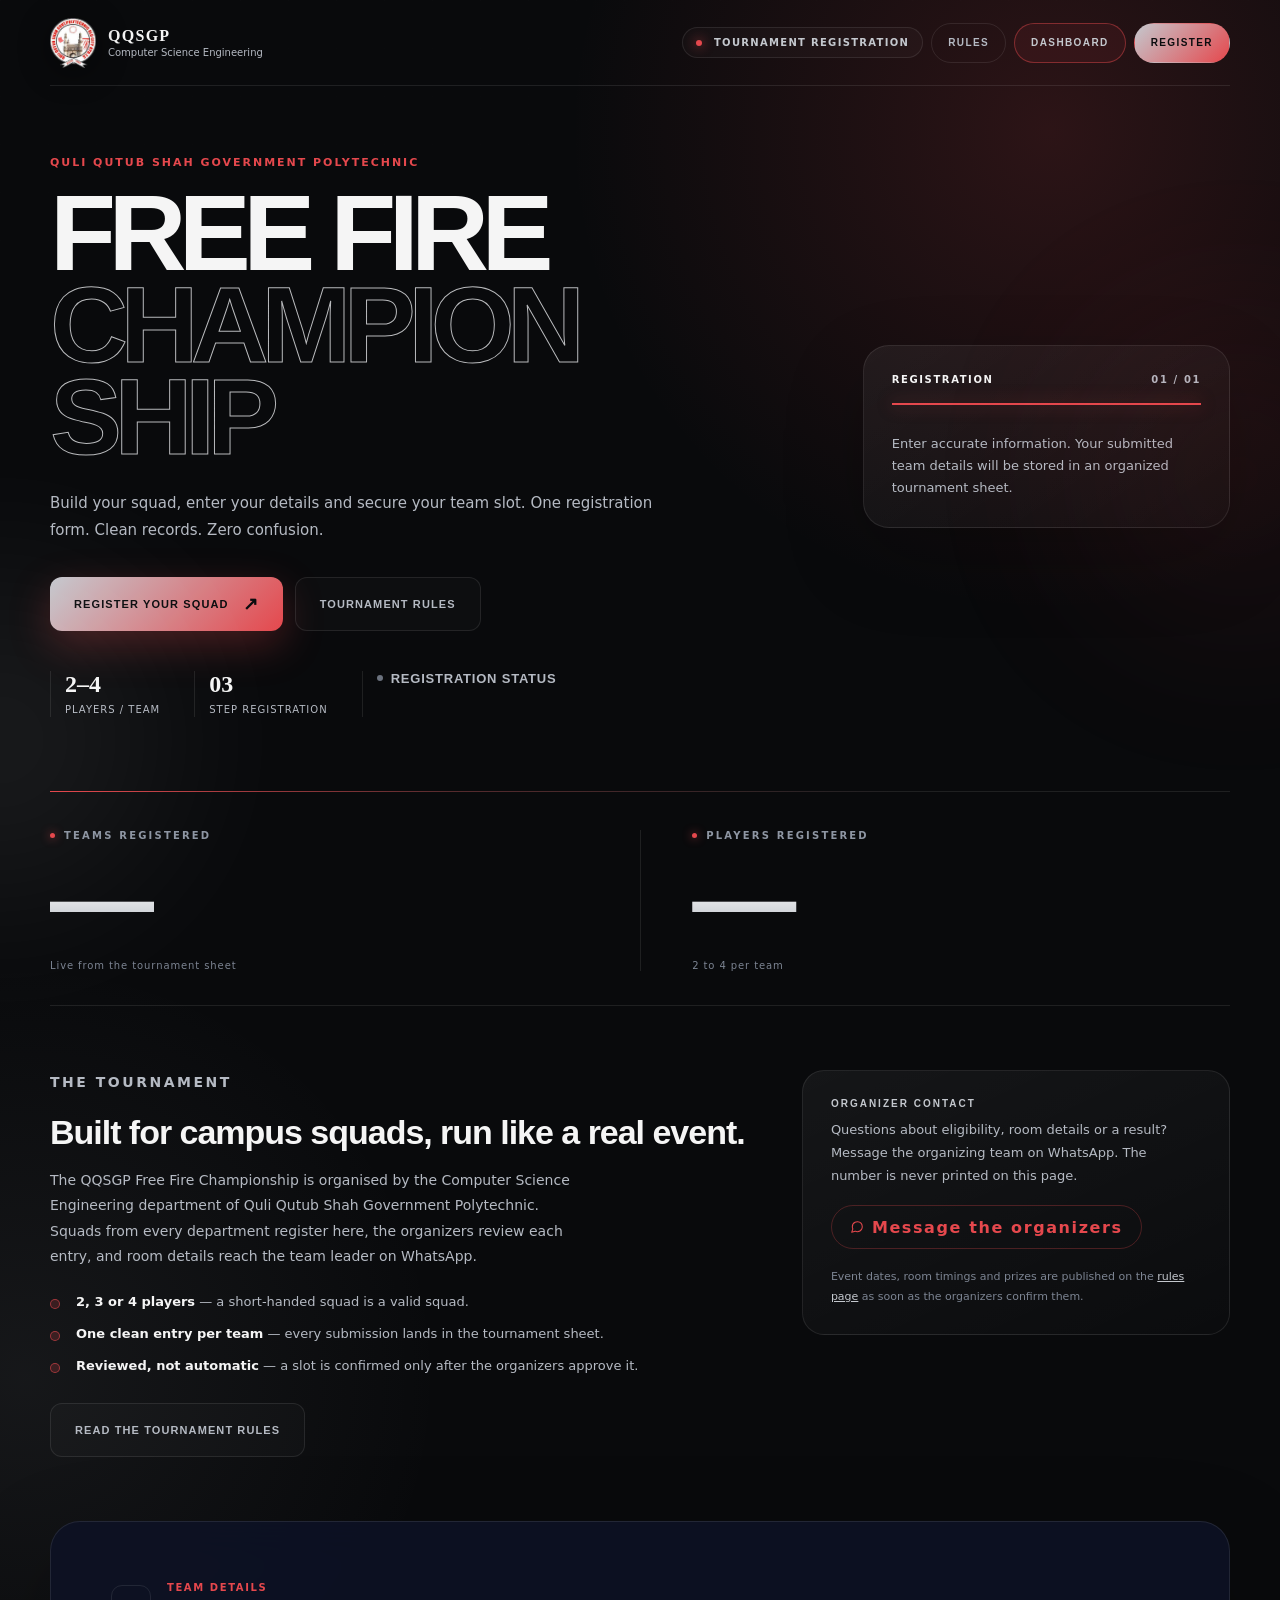
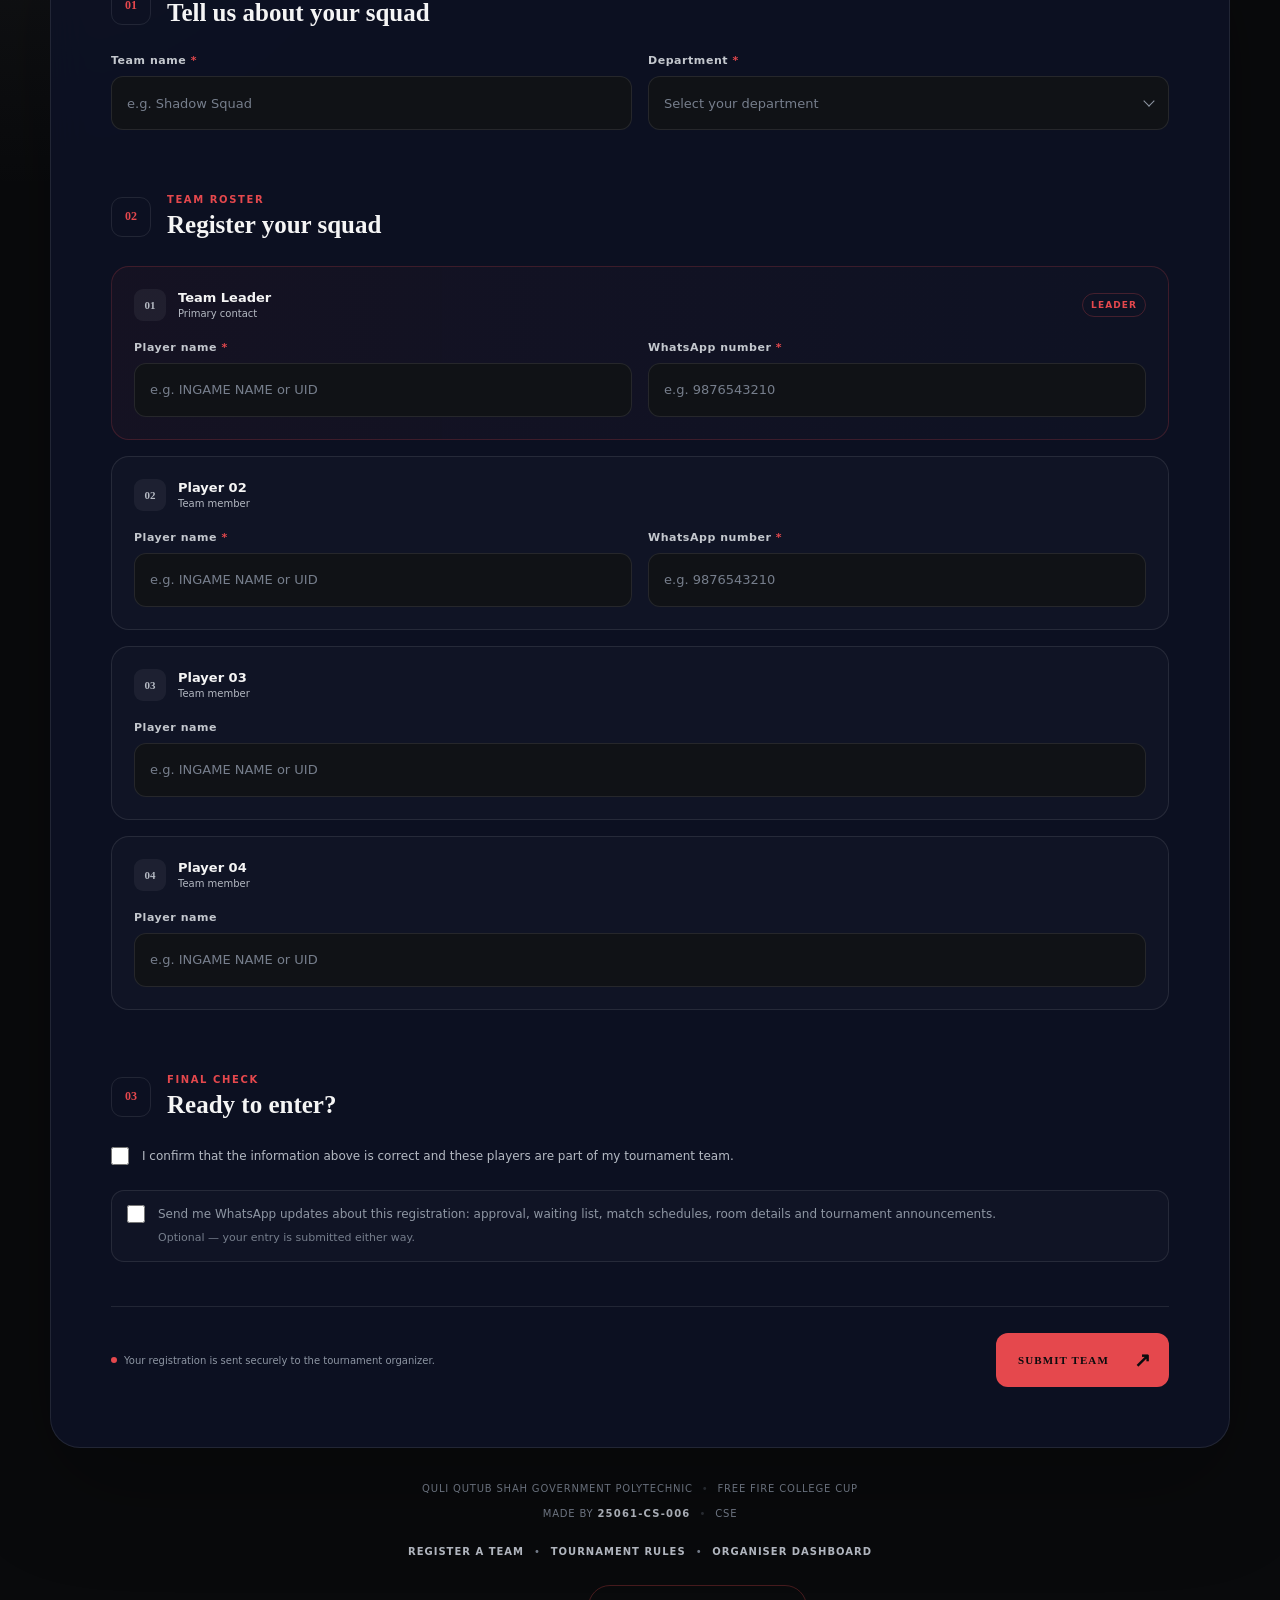
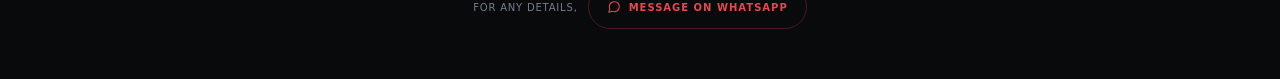
==== commit ae30e6ad: "feat: verified UPI payments, dynamic fee and organiser workflows Move the entry fee out of the page " ====
--- a/index.html
+++ b/index.html
@@ -40,6 +40,7 @@
     <nav class="topnav" aria-label="Sections">
       <div class="event-pill"><span class="live-dot"></span> TOURNAMENT REGISTRATION</div>
       <a href="rules.html">Rules</a>
+      <a class="nav-dashboard" href="admin.html">Dashboard</a>
       <a class="nav-register" href="#register">Register</a>
     </nav>
   </header>
@@ -198,7 +199,7 @@
             <div class="grid two">
               <label class="field">
                 <span>Player name <em>*</em></span>
-                <input class="member-name" type="text" maxlength="50" placeholder="e.g. PHANTOM">
+                <input class="member-name" type="text" maxlength="50" placeholder="e.g. INGAME NAME or UID">
               </label>
               <label class="field">
                 <span>WhatsApp number <em>*</em></span>
@@ -218,7 +219,7 @@
             <div class="grid two">
               <label class="field">
                 <span>Player name <em>*</em></span>
-                <input class="member-name" type="text" maxlength="50" placeholder="e.g. PHANTOM">
+                <input class="member-name" type="text" maxlength="50" placeholder="e.g. INGAME NAME or UID">
               </label>
               <label class="field">
                 <span>WhatsApp number <em>*</em></span>
@@ -238,7 +239,7 @@
             <div class="grid two">
               <div class="field" style="grid-column: span 2;">
                 <span>Player name</span>
-                <input class="member-name" type="text" maxlength="50" placeholder="e.g. PHANTOM">
+                <input class="member-name" type="text" maxlength="50" placeholder="e.g. INGAME NAME or UID">
               </div>
             </div>
           </article>
@@ -254,7 +255,7 @@
             <div class="grid two">
               <div class="field" style="grid-column: span 2;">
                 <span>Player name</span>
-                <input class="member-name" type="text" maxlength="50" placeholder="e.g. PHANTOM">
+              <input class="member-name" type="text" maxlength="50" placeholder="e.g. INGAME NAME or UID">
               </div>
             </div>
           </article>
@@ -325,6 +326,8 @@
         <a class="footer-link" href="#register">Register a team</a>
         <span class="dot" aria-hidden="true">•</span>
         <a class="footer-link" href="rules.html">Tournament rules</a>
+        <span class="dot" aria-hidden="true">•</span>
+        <a class="footer-link" href="admin.html">Organiser dashboard</a>
       </p>
 
       <p class="footer-contact">
@@ -363,8 +366,80 @@
           </p>
 
           <div class="registered-team">
-            <span>TEAM REGISTERED</span>
+            <span id="regLabel">TEAM REGISTERED</span>
             <strong id="successTeamName">Your Team</strong>
+          </div>
+
+          <!-- Entry fee. ₹100 per team, never per player, and collected only
+               after the row has actually been saved. Hidden until the server
+               confirms the registration and hands back that row's token. -->
+          <div class="pay-block" id="payBlock" hidden>
+            <div class="pay-head">
+              <span class="pay-label">ENTRY FEE</span>
+              <span class="pay-amount" id="payAmount">₹100</span>
+              <span class="pay-per">per team · 2, 3 or 4 players</span>
+            </div>
+
+            <div class="pay-choice" id="payChoice">
+              <p class="pay-lead">How will your team pay?</p>
+              <p class="pay-choice-note" id="payChoiceNote">
+                Your team is <b>not registered yet</b>. Cash is saved immediately as
+                pending; online is saved only once the gateway confirms your payment.
+              </p>
+              <div class="pay-choice-row">
+                <button type="button" class="pay-btn pay-btn-primary" id="payOnlineBtn">
+                  Pay online<span id="payOnlineHint">UPI QR</span>
+                </button>
+                <button type="button" class="pay-btn" id="payCashBtn">
+                  Pay cash<span>to an organiser</span>
+                </button>
+              </div>
+            </div>
+
+            <!-- Online payment. The only thing on this panel is the QR itself.
+                 There is deliberately no submit button: the team is registered
+                 by the server, from the provider's verified confirmation, never
+                 by a click here. -->
+            <div class="pay-panel pay-online" id="payOnlinePanel" hidden>
+              <div class="pay-qr">
+                <img id="payQr"
+                     alt="UPI QR for the team entry fee — scan it with any UPI app"
+                     width="240" height="240" hidden>
+              </div>
+              <!-- YouPI PG runs its own checkout page on the merchant's server.
+                   It is shown as-is: this site does not draw, guess or imitate
+                   the gateway's payment screen. -->
+              <div class="pay-gateway" id="payGateway" hidden>
+                <iframe id="payFrame" title="Secure payment page"
+                        loading="lazy" referrerpolicy="strict-origin-when-cross-origin"></iframe>
+                <a class="pay-submit pay-gateway-open" id="payGatewayOpen" href="#"
+                   target="_blank" rel="noopener noreferrer">
+                  Open the secure payment page ↗
+                </a>
+                <a class="pay-gateway-link" id="payGatewayLink" href="#"
+                   target="_blank" rel="noopener noreferrer">
+                  Payment page not loading? Open it in a new tab ↗
+                </a>
+              </div>
+              <p class="pay-status" id="payStatus" role="status" aria-live="polite"></p>
+              <button type="button" class="pay-submit pay-retry" id="payRetry" hidden>Try again</button>
+              <button type="button" class="pay-back" id="payOnlineBack">Back</button>
+            </div>
+
+            <div class="pay-panel" id="payCashPanel" hidden>
+              <p class="pay-cash-copy">
+                Your team is registered when you press the button below, and the
+                <span id="payCashAmount">entry fee</span> is marked <b>Pending</b>.
+                Hand the cash to any tournament organiser — they will mark it
+                <b>Paid</b> once they receive it.
+              </p>
+              <button type="button" class="pay-submit" id="payCashSubmit">
+                Submit — I'll pay cash
+              </button>
+              <button type="button" class="pay-back" id="payCashBack">Back</button>
+            </div>
+
+            <p class="pay-result" id="payResult" role="status" hidden></p>
           </div>
 
           <p class="success-note">
--- a/style.css
+++ b/style.css
@@ -97,6 +97,19 @@
 }
 .topnav a.nav-register:hover { color: #0B0C0E; filter: brightness(1.08); }
 .topnav a[aria-current="page"] { color: var(--accent-2); border-color: rgba(var(--accent-rgb),.4); }
+/* The organiser dashboard is a working tool, not a marketing link, so it reads
+   as a distinct control instead of blending into the site navigation. */
+.topnav a.nav-dashboard {
+  color: var(--accent-2);
+  border-color: rgba(var(--accent-rgb),.45);
+  background: rgba(var(--accent-rgb),.08);
+  font-weight: 600;
+}
+.topnav a.nav-dashboard:hover, .topnav a.nav-dashboard:focus-visible {
+  color: var(--accent-2);
+  border-color: rgba(var(--accent-rgb),.75);
+  background: rgba(var(--accent-rgb),.16);
+}
 
 /* ------------------------------- buttons ------------------------------- */
 /* One button pair used by the hero, the about block and the rules page. */
@@ -673,7 +686,6 @@
 .success-panel h2 { font: 700 38px "Space Grotesk"; margin-bottom: 12px; }
 .success-panel > p:not(.eyebrow) { max-width: 520px; margin: 0 auto 25px; color: var(--muted); line-height: 1.7; font-size: 13px; }
 .success-panel button { margin: 0 auto; }
-.hidden-frame { display: none; }
 footer {
   padding: 35px 0 50px; display: flex; flex-direction: column; align-items: center;
   gap: 14px; text-align: center;
@@ -745,3 +757,267 @@
   .hero-meta b { font-size: 20px; }
   .hero-meta span { font-size: 8px; }
 }
+
+/* ------------------------------------------------------------------
+   ENTRY FEE STEP
+   Lives inside the success dialog, after the row has been saved.
+   ₹100 per team — the same for a squad of 2, 3 or 4.
+------------------------------------------------------------------ */
+.pay-block {
+  margin: 0 0 20px;
+  padding: 16px 14px;
+  text-align: left;
+  border: 1px solid rgba(255,255,255,.08);
+  border-radius: 14px;
+  background: rgba(255,255,255,.02);
+}
+
+.pay-head {
+  display: flex;
+  flex-wrap: wrap;
+  align-items: baseline;
+  gap: 4px 8px;
+  margin-bottom: 14px;
+}
+
+.pay-label {
+  color: var(--muted);
+  font-size: 9px;
+  font-weight: 700;
+  letter-spacing: .14em;
+}
+
+.pay-amount {
+  color: var(--accent);
+  font: 700 26px "Space Grotesk", sans-serif;
+  letter-spacing: -.03em;
+}
+
+.pay-per { color: #8E96A3; font-size: 10px; }
+
+.pay-lead { margin: 0 0 10px; color: var(--muted); font-size: 11px; }
+
+.pay-choice-row {
+  display: grid;
+  grid-template-columns: 1fr 1fr;
+  gap: 8px;
+}
+
+.pay-btn {
+  display: flex;
+  flex-direction: column;
+  align-items: flex-start;
+  gap: 2px;
+  padding: 12px 13px;
+  border: 1px solid rgba(255,255,255,.12);
+  border-radius: 11px;
+  background: rgba(255,255,255,.04);
+  color: var(--text);
+  font: 700 12px "Space Grotesk", sans-serif;
+  cursor: pointer;
+}
+
+.pay-btn span {
+  color: #8E96A3;
+  font: 500 9px Inter, sans-serif;
+  letter-spacing: .04em;
+  text-transform: uppercase;
+}
+
+.pay-btn:hover { border-color: rgba(255,255,255,.24); background: rgba(255,255,255,.07); }
+
+.pay-btn-primary {
+  border-color: rgba(var(--accent-rgb),.45);
+  background: rgba(var(--accent-rgb),.10);
+}
+
+.pay-btn-primary span { color: rgba(245,245,245,.78); }
+
+.pay-qr { display: grid; place-items: center; margin-bottom: 4px; }
+
+.pay-qr img {
+  display: block;
+  width: 240px;
+  max-width: 100%;
+  height: auto;
+  padding: 10px;
+  border-radius: 12px;
+  background: #fff;
+}
+
+/* The online panel is the QR and one line of state. No account details, no
+   instructions, no "I have paid" button. */
+.pay-online { text-align: center; }
+
+/* YouPI PG's own checkout page, shown as the gateway serves it. The frame is
+   tall enough for its QR and app buttons on a phone, and the link is the
+   fallback when a browser refuses to frame a third-party page. */
+.pay-gateway { margin: 0 0 4px; }
+
+.pay-gateway iframe {
+  display: block;
+  width: 100%;
+  max-width: 420px;
+  height: 560px;
+  margin: 0 auto;
+  border: 1px solid rgba(255,255,255,.12);
+  border-radius: 12px;
+  background: #0d0f13;
+}
+
+.pay-gateway-link {
+  display: inline-block;
+  margin-top: 8px;
+  color: #C9CDD4;
+  font-size: 10.5px;
+  text-decoration: underline;
+  text-underline-offset: 3px;
+}
+
+.pay-gateway[hidden],
+.pay-gateway-link[hidden],
+.pay-gateway-open[hidden] { display: none !important; }
+
+/* Wide screens get the checkout inline; narrow ones get a full-width button.
+   A 225 px-wide checkout is not usable, so it is not offered. */
+.pay-gateway-open { display: none; }
+
+@media (max-width: 640px) {
+  .pay-gateway iframe { display: none; }
+  .pay-gateway-link { display: none; }
+  .pay-gateway-open { display: flex; }
+}
+
+.pay-status {
+  margin: 12px 0 0;
+  min-height: 2.8em;
+  color: #A7ADB6;
+  font-size: 10.5px;
+  line-height: 1.6;
+}
+
+.pay-status.is-waiting { color: #C9CDD4; }
+.pay-status.is-error { color: #FFD9DB; }
+.pay-status.is-ok { color: var(--accent); }
+
+.pay-retry { margin-top: 10px; }
+
+/* A generic rule in this file sets buttons to display:flex, which beats the
+   UA [hidden] rule - so a hidden "Try again" was still painted under the QR. */
+.pay-online [hidden] { display: none !important; }
+
+/* The QR is the only image on the panel; a failed load must not leave a
+   broken frame pretending to be a payment. */
+.pay-qr img[hidden] { display: none; }
+
+.pay-submit {
+  width: 100%;
+  padding: 13px;
+  border: 0;
+  border-radius: 11px;
+  background: linear-gradient(135deg, var(--accent-2), var(--accent));
+  color: #14161A;
+  font: 800 11px Inter, sans-serif;
+  letter-spacing: .08em;
+  text-transform: uppercase;
+  cursor: pointer;
+}
+
+.pay-submit:disabled { opacity: .6; cursor: progress; }
+
+.pay-back {
+  width: 100%;
+  margin-top: 8px;
+  padding: 9px;
+  border: 1px solid rgba(255,255,255,.1);
+  border-radius: 9px;
+  background: transparent;
+  color: var(--muted);
+  font: 600 10px Inter, sans-serif;
+  cursor: pointer;
+}
+
+.pay-result {
+  margin: 0;
+  padding: 11px 12px;
+  border-radius: 10px;
+  font-size: 11px;
+  line-height: 1.65;
+}
+
+.pay-result.is-ok {
+  border: 1px solid rgba(120,220,150,.35);
+  background: rgba(120,220,150,.08);
+  color: #CFF5D9;
+}
+
+.pay-result.is-error {
+  border: 1px solid rgba(248,113,113,.4);
+  background: rgba(248,113,113,.08);
+  color: #FFD9DB;
+}
+
+.pay-cash-copy {
+  margin: 0 0 14px;
+  color: var(--muted);
+  font-size: 11.5px;
+  line-height: 1.75;
+}
+
+/* A failed submission must never leave the payment step on screen. */
+.success-overlay.is-error .pay-block { display: none; }
+
+/* The dialog now holds the roster and the fee step, so on a phone it has to
+   scroll rather than run off the top and bottom of the screen. */
+@media (max-width: 640px) {
+  .success-modal {
+    max-height: calc(100dvh - 24px);
+    overflow-y: auto;
+    overscroll-behavior: contain;
+    -webkit-overflow-scrolling: touch;
+  }
+  .pay-qr img { width: 220px; }
+}
+
+/* ------------------------------------------------------------------
+   Narrow header
+   The nav grew to three pills (Rules, Dashboard, Register) and no longer
+   fits beside the crest on a phone. Wrapping it under the brand keeps the
+   page from scrolling sideways, which the rules page did at 390px.
+------------------------------------------------------------------ */
+@media (max-width: 560px) {
+  .topbar {
+    flex-wrap: wrap;
+    height: auto;
+    padding: 10px 0 12px;
+    row-gap: 10px;
+  }
+  .topnav {
+    flex: 1 1 100%;
+    justify-content: flex-end;
+    flex-wrap: wrap;
+    gap: 6px;
+  }
+  .topnav a {
+    min-height: 36px;
+    padding: 0 11px;
+    font-size: 9px;
+    letter-spacing: .1em;
+  }
+}
+
+/* `hidden` must win over the display rule above: a missing QR image used to
+   leave a large white placeholder box in the dialog. */
+.pay-qr img[hidden] { display: none; }
+
+/* The fee step is a gate, not a receipt: say so before the buttons. */
+.pay-choice-note {
+  margin: 0 0 10px;
+  padding: 8px 10px;
+  border-left: 2px solid rgba(var(--accent-rgb), .55);
+  color: #E6C98A;
+  font-size: 10.5px;
+  line-height: 1.6;
+}
+
+.pay-choice-note b { color: #FFE7A8; }
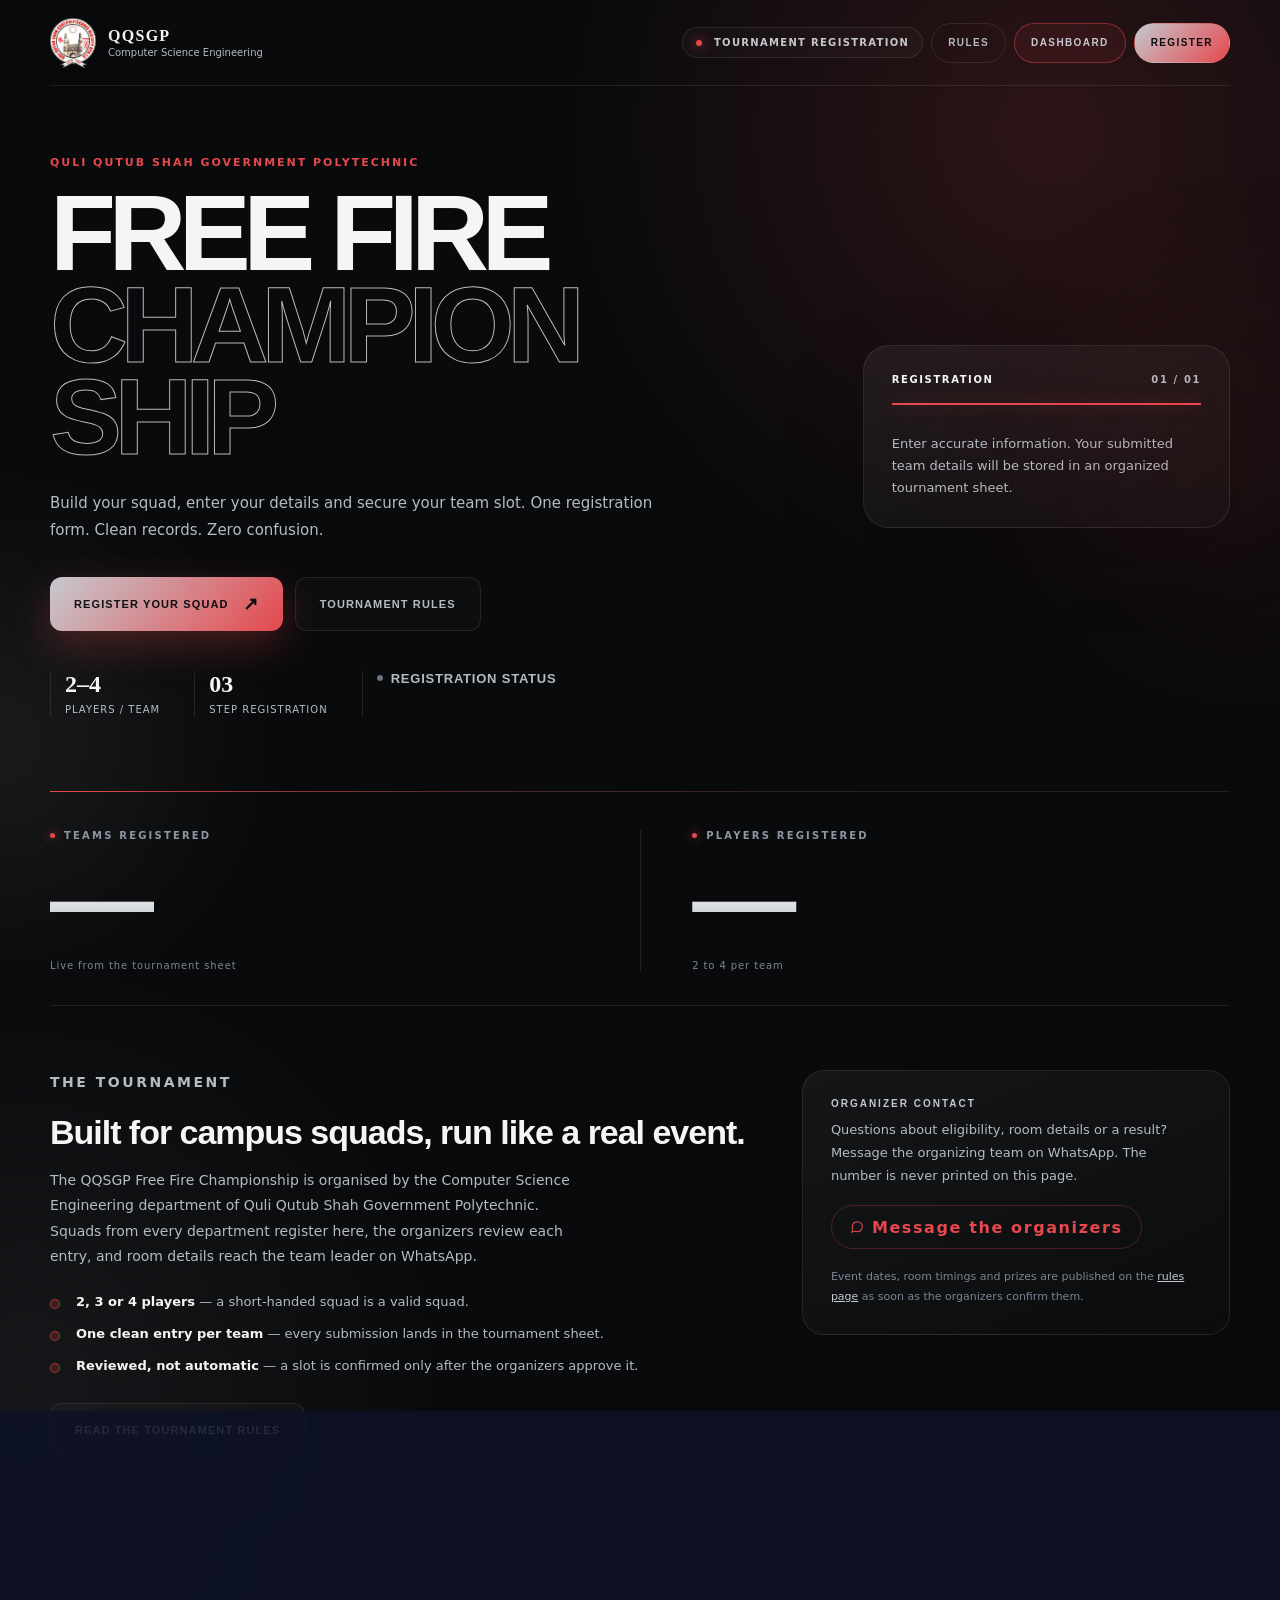
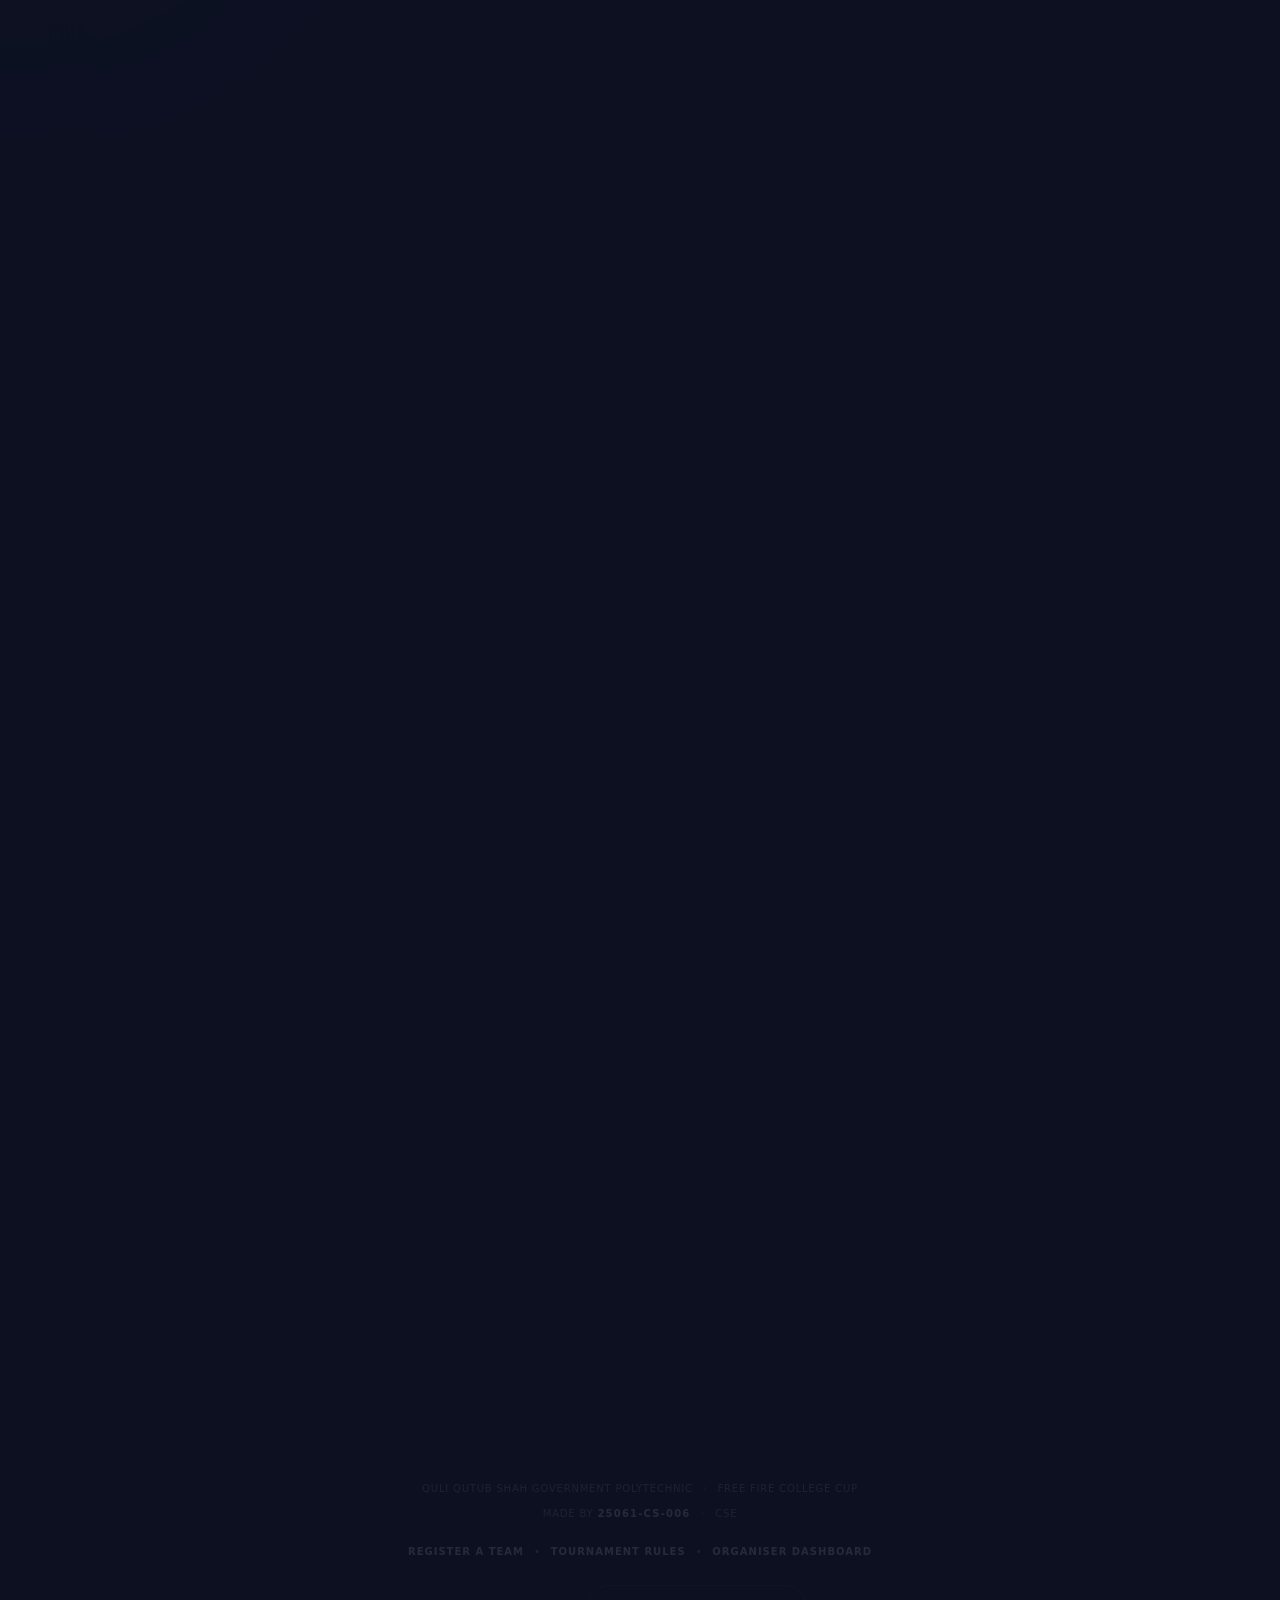
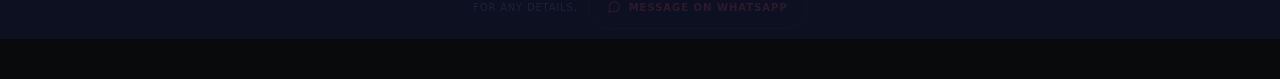
==== commit e581c012: "refactor: make YouPI PG the only online payment gateway Remove the Razorpay adapter, its Script Prop" ====
--- a/index.html
+++ b/index.html
@@ -396,16 +396,11 @@
               </div>
             </div>
 
-            <!-- Online payment. The only thing on this panel is the QR itself.
-                 There is deliberately no submit button: the team is registered
-                 by the server, from the provider's verified confirmation, never
-                 by a click here. -->
+            <!-- Online payment. The only thing on this panel is the gateway's
+                 own checkout. There is deliberately no submit button: the team
+                 is registered by the server, from the gateway's verified
+                 confirmation, never by a click here. -->
             <div class="pay-panel pay-online" id="payOnlinePanel" hidden>
-              <div class="pay-qr">
-                <img id="payQr"
-                     alt="UPI QR for the team entry fee — scan it with any UPI app"
-                     width="240" height="240" hidden>
-              </div>
               <!-- YouPI PG runs its own checkout page on the merchant's server.
                    It is shown as-is: this site does not draw, guess or imitate
                    the gateway's payment screen. -->
--- a/style.css
+++ b/style.css
@@ -833,18 +833,6 @@
 
 .pay-btn-primary span { color: rgba(245,245,245,.78); }
 
-.pay-qr { display: grid; place-items: center; margin-bottom: 4px; }
-
-.pay-qr img {
-  display: block;
-  width: 240px;
-  max-width: 100%;
-  height: auto;
-  padding: 10px;
-  border-radius: 12px;
-  background: #fff;
-}
-
 /* The online panel is the QR and one line of state. No account details, no
    instructions, no "I have paid" button. */
 .pay-online { text-align: center; }
@@ -908,8 +896,6 @@
 
 /* The QR is the only image on the panel; a failed load must not leave a
    broken frame pretending to be a payment. */
-.pay-qr img[hidden] { display: none; }
-
 .pay-submit {
   width: 100%;
   padding: 13px;
@@ -976,7 +962,6 @@
     overscroll-behavior: contain;
     -webkit-overflow-scrolling: touch;
   }
-  .pay-qr img { width: 220px; }
 }
 
 /* ------------------------------------------------------------------
@@ -1006,10 +991,6 @@
   }
 }
 
-/* `hidden` must win over the display rule above: a missing QR image used to
-   leave a large white placeholder box in the dialog. */
-.pay-qr img[hidden] { display: none; }
-
 /* The fee step is a gate, not a receipt: say so before the buttons. */
 .pay-choice-note {
   margin: 0 0 10px;
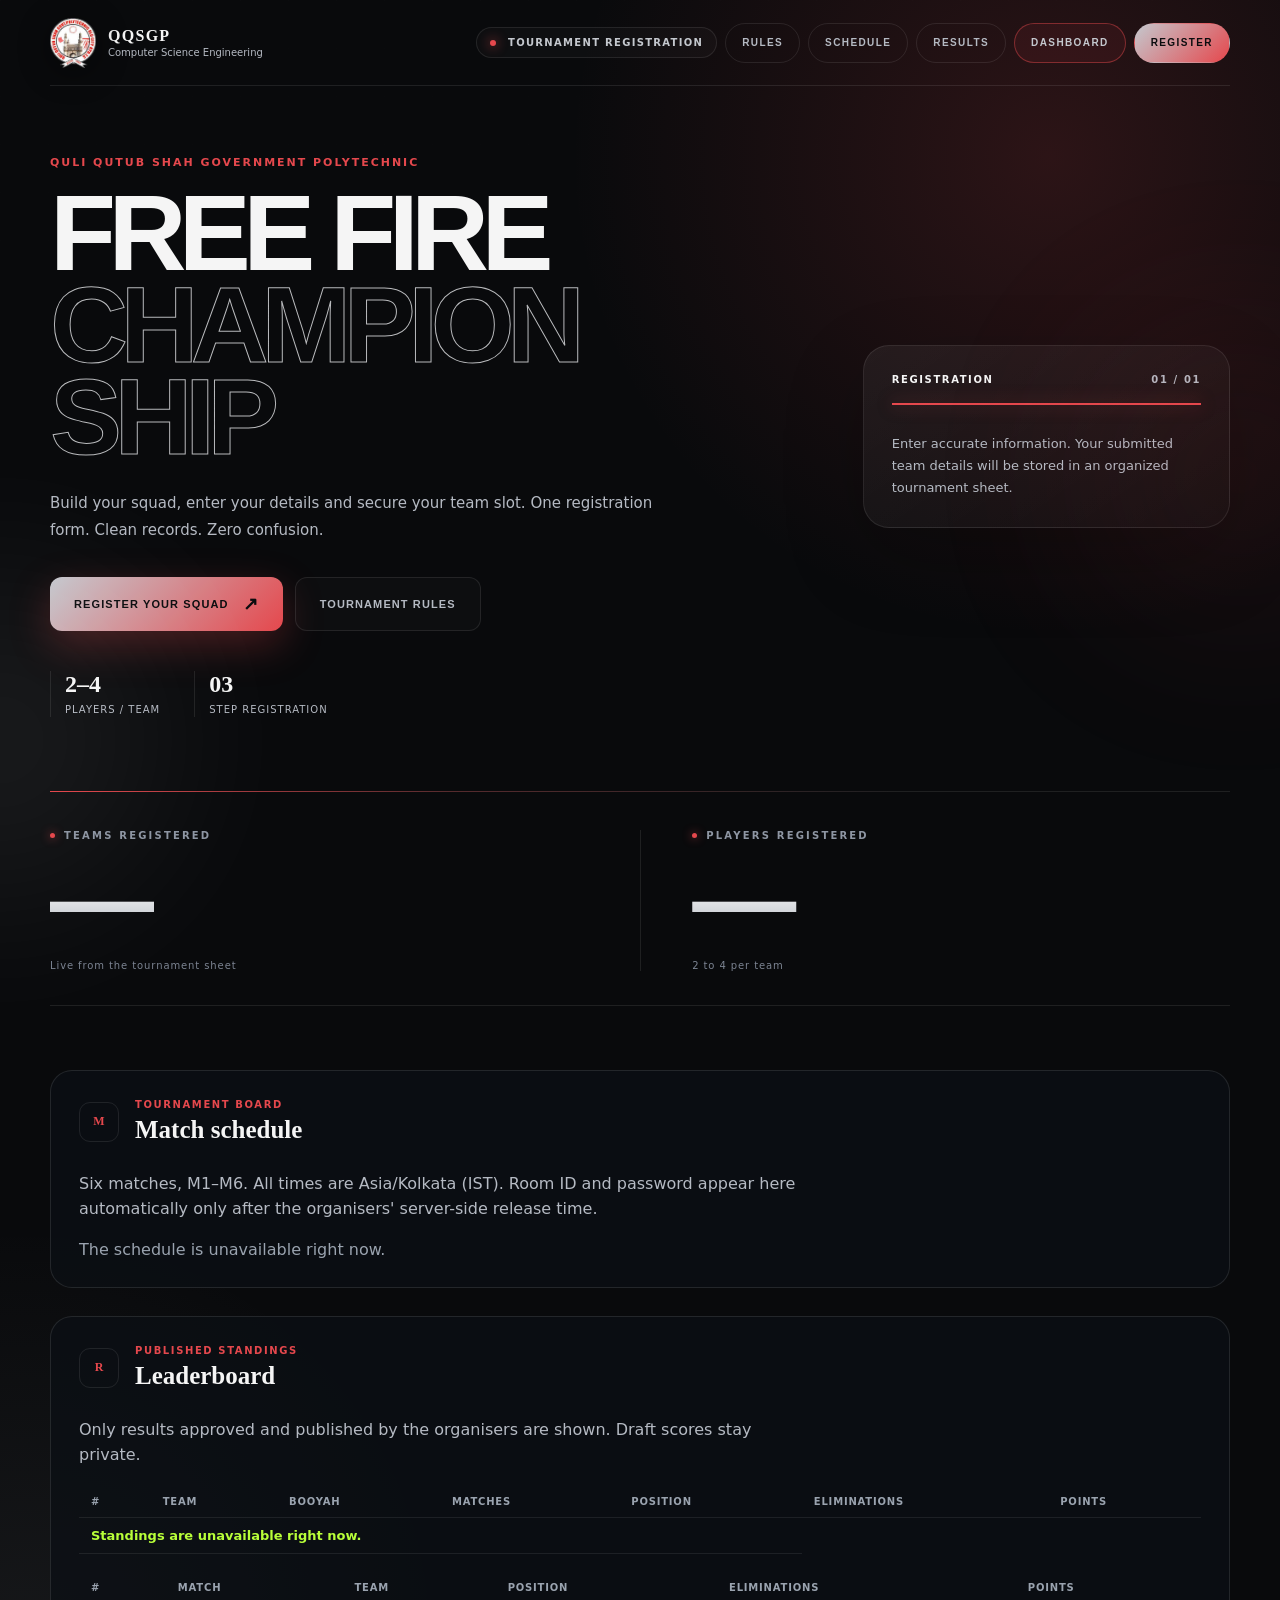
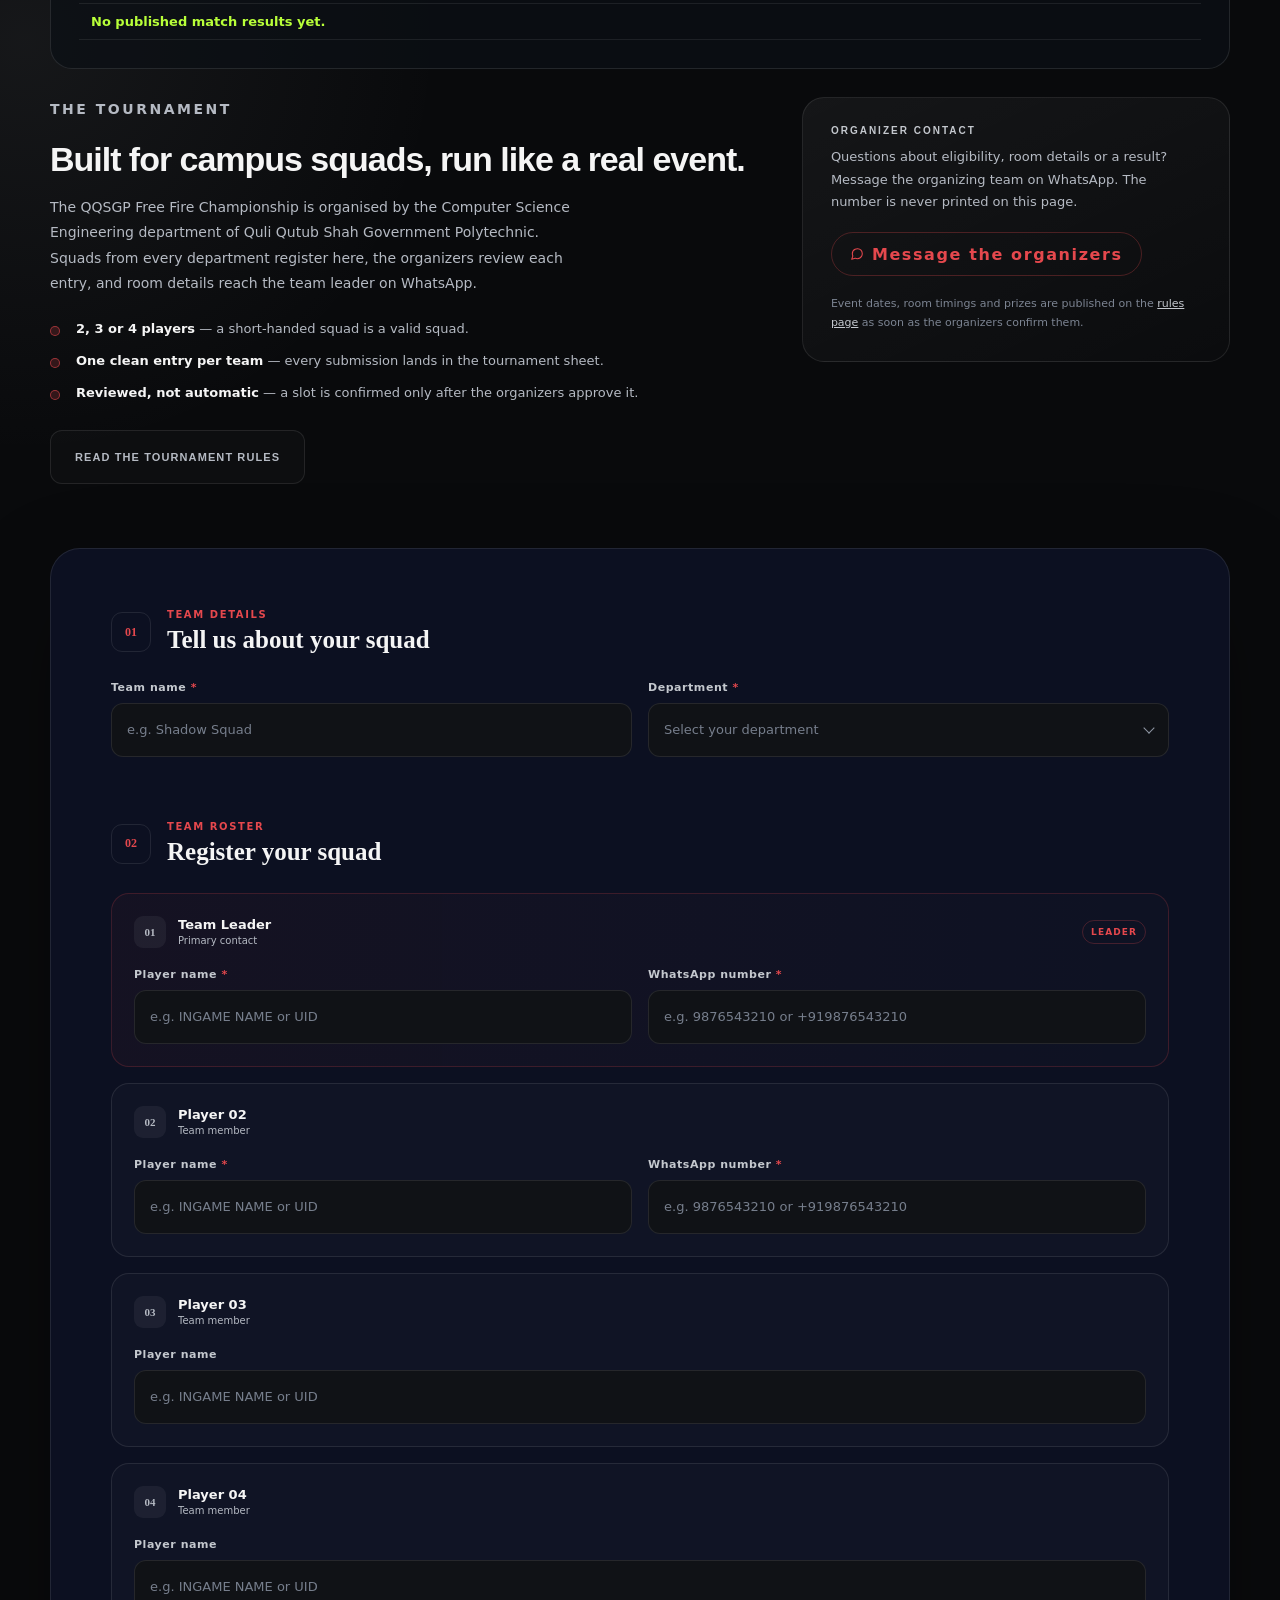
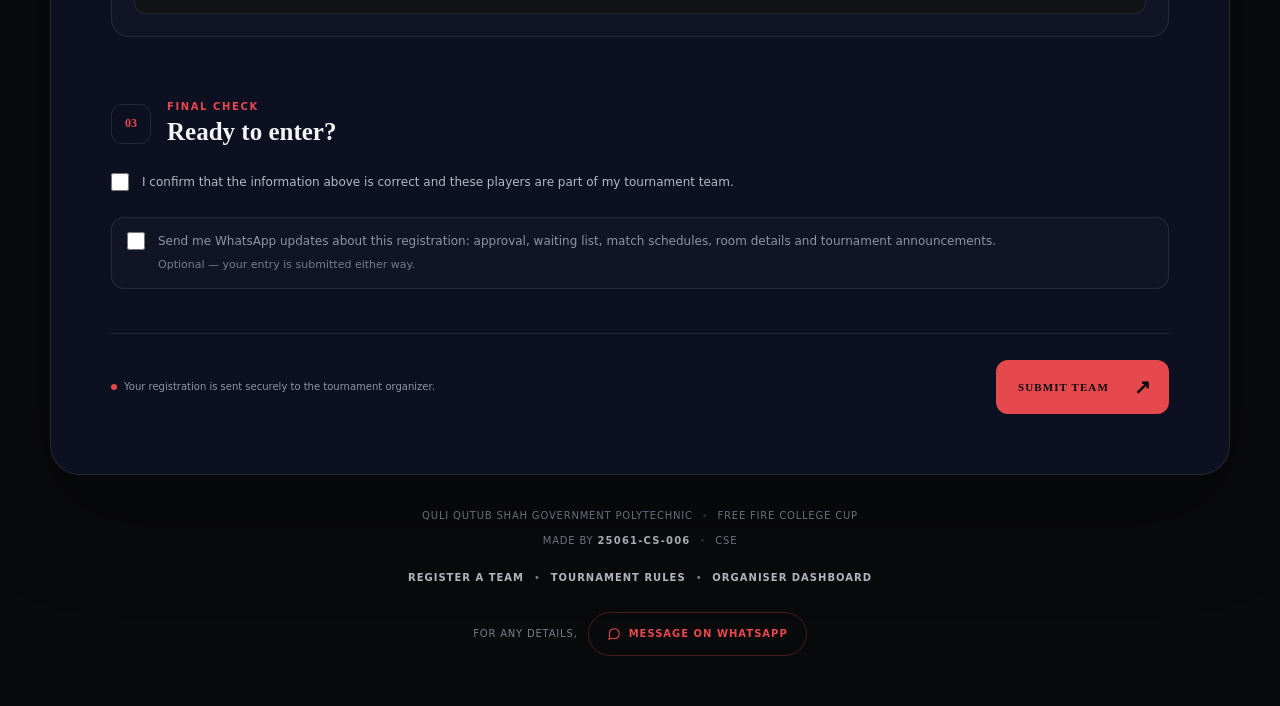
==== commit 57b98c3f: "Add the 12-slot tournament board, IST room release and public standings Six fixed matches with 12-sl" ====
--- a/index.html
+++ b/index.html
@@ -40,6 +40,8 @@
     <nav class="topnav" aria-label="Sections">
       <div class="event-pill"><span class="live-dot"></span> TOURNAMENT REGISTRATION</div>
       <a href="rules.html">Rules</a>
+      <a href="#schedule">Schedule</a>
+      <a href="#results">Results</a>
       <a class="nav-dashboard" href="admin.html">Dashboard</a>
       <a class="nav-register" href="#register">Register</a>
     </nav>
@@ -92,6 +94,37 @@
         <strong id="statPlayers">—</strong>
         <span class="stat-note">2 to 4 per team</span>
       </article>
+    </section>
+
+    <!-- ===================== PUBLIC SCHEDULE ===================== -->
+    <section class="public-board" id="schedule" aria-labelledby="scheduleTitle">
+      <div class="section-heading">
+        <div class="number">M</div>
+        <div><p>TOURNAMENT BOARD</p><h2 id="scheduleTitle">Match schedule</h2></div>
+      </div>
+      <p class="public-board-lead">Six matches, M1–M6. All times are Asia/Kolkata (IST). Room ID and password appear here automatically only after the organisers' server-side release time.</p>
+      <div class="schedule-grid" id="scheduleGrid" aria-live="polite"><p class="board-empty">Loading the schedule…</p></div>
+    </section>
+
+    <!-- ===================== PUBLIC RESULTS ===================== -->
+    <section class="public-board" id="results" aria-labelledby="resultsTitle">
+      <div class="section-heading">
+        <div class="number">R</div>
+        <div><p>PUBLISHED STANDINGS</p><h2 id="resultsTitle">Leaderboard</h2></div>
+      </div>
+      <p class="public-board-lead">Only results approved and published by the organisers are shown. Draft scores stay private.</p>
+      <div class="table-wrap public-table">
+        <table>
+          <thead><tr><th>#</th><th>Team</th><th>Booyah</th><th>Matches</th><th>Position</th><th>Eliminations</th><th>Points</th></tr></thead>
+          <tbody id="publicLeaderboard"><tr><td colspan="7">Loading standings…</td></tr></tbody>
+        </table>
+      </div>
+      <div class="table-wrap public-table">
+        <table>
+          <thead><tr><th>#</th><th>Match</th><th>Team</th><th>Position</th><th>Eliminations</th><th>Points</th></tr></thead>
+          <tbody id="publicResultRows"><tr><td colspan="6">No published match results yet.</td></tr></tbody>
+        </table>
+      </div>
     </section>
 
     <!-- ============================ ABOUT ============================ -->
@@ -203,7 +236,7 @@
               </label>
               <label class="field">
                 <span>WhatsApp number <em>*</em></span>
-                <input class="member-phone" type="tel" inputmode="numeric" maxlength="10" placeholder="e.g. 9876543210">
+                <input class="member-phone" type="tel" inputmode="numeric" maxlength="13" placeholder="e.g. 9876543210 or +919876543210">
               </label>
             </div>
           </article>
@@ -223,7 +256,7 @@
               </label>
               <label class="field">
                 <span>WhatsApp number <em>*</em></span>
-                <input class="member-phone" type="tel" inputmode="numeric" maxlength="10" placeholder="e.g. 9876543210">
+                <input class="member-phone" type="tel" inputmode="numeric" maxlength="13" placeholder="e.g. 9876543210 or +919876543210">
               </label>
             </div>
           </article>
@@ -387,13 +420,20 @@
                 pending; online is saved only once the gateway confirms your payment.
               </p>
               <div class="pay-choice-row">
-                <button type="button" class="pay-btn pay-btn-primary" id="payOnlineBtn">
+                <button type="button" class="pay-btn pay-btn-primary" id="payOnlineBtn" hidden>
                   Pay online<span id="payOnlineHint">UPI QR</span>
                 </button>
                 <button type="button" class="pay-btn" id="payCashBtn">
                   Pay cash<span>to an organiser</span>
                 </button>
               </div>
+              <!-- Shown only while the backend reports online payment as off.
+                   The button above is hidden then, so nobody is offered a
+                   payment the server would refuse. -->
+              <p class="pay-choice-note pay-online-off" id="payOnlineOff" hidden>
+                Online payment is not switched on for this event yet. Register
+                with cash below — an organiser will collect the entry fee at the venue.
+              </p>
             </div>
 
             <!-- Online payment. The only thing on this panel is the gateway's
@@ -416,6 +456,18 @@
                   Payment page not loading? Open it in a new tab ↗
                 </a>
               </div>
+              <div class="pay-manual" id="payManualPanel" hidden>
+                <p class="pay-manual-copy">Pay the entry fee by UPI, then submit the reference below. Your team is registered immediately as <b>Pending</b>; an organiser marks it <b>Paid</b> after checking the transfer.</p>
+                <img class="pay-upi-qr" id="payUpiQr" alt="UPI payment QR code" hidden>
+                <p class="pay-manual-note" id="payManualNote">Ask an organiser for the UPI QR if it is not shown here. Never send money to a number you were not given by the organisers.</p>
+                <label class="field">
+                  <span>UPI transaction reference (optional)</span>
+                  <input id="payUtr" type="text" maxlength="40" autocomplete="off" placeholder="e.g. 123456789012">
+                </label>
+                <button class="pay-submit" id="payUpiSubmit" type="button">Submit for verification</button>
+                <button class="pay-back" id="payManualBack" type="button">Back</button>
+                <p class="pay-status" id="payManualStatus" role="status" aria-live="polite"></p>
+              </div>
               <p class="pay-status" id="payStatus" role="status" aria-live="polite"></p>
               <button type="button" class="pay-submit pay-retry" id="payRetry" hidden>Try again</button>
               <button type="button" class="pay-back" id="payOnlineBack">Back</button>
--- a/style.css
+++ b/style.css
@@ -24,6 +24,10 @@
 }
 
 * { box-sizing: border-box; }
+/* The UA rule for [hidden] loses to any author `display` (the pay buttons set
+   display:flex), which silently paints elements meant to be gone. Keep one
+   authoritative rule here, as admin.css already does. */
+[hidden] { display: none !important; }
 html { scroll-behavior: smooth; }
 body {
   margin: 0;
@@ -799,7 +803,10 @@
 
 .pay-choice-row {
   display: grid;
-  grid-template-columns: 1fr 1fr;
+  /* auto-fit, not 1fr 1fr: when online is switched off that button is hidden,
+     and the remaining cash button should take the whole row instead of leaving
+     an empty half. */
+  grid-template-columns: repeat(auto-fit, minmax(0, 1fr));
   gap: 8px;
 }
 
@@ -1002,3 +1009,39 @@
 }
 
 .pay-choice-note b { color: #FFE7A8; }
+
+/* Public tournament board */
+.public-board {
+  margin: 28px auto; padding: 28px; max-width: 1180px;
+  border: 1px solid rgba(255,255,255,.10); border-radius: 22px;
+  background: rgba(12,16,22,.72);
+}
+.public-board-lead { color: var(--muted, #9aa3af); max-width: 720px; margin: 0 0 18px; line-height: 1.6; }
+.schedule-grid { display: grid; grid-template-columns: repeat(3, minmax(0,1fr)); gap: 14px; }
+.schedule-card { padding: 18px; border: 1px solid rgba(255,255,255,.10); border-radius: 16px; background: rgba(255,255,255,.03); }
+.schedule-top { display: flex; justify-content: space-between; align-items: center; gap: 10px; }
+.match-id { font-family: "Space Grotesk", sans-serif; font-weight: 700; color: var(--lime, #b8ff39); letter-spacing: .06em; }
+.status-chip { font-size: 10px; letter-spacing: .08em; padding: 5px 8px; border-radius: 999px; border: 1px solid rgba(255,255,255,.16); color: #cbd5e1; }
+.schedule-card h3 { margin: 12px 0 4px; font-size: 19px; }
+.schedule-stage { margin: 0 0 4px; color: var(--muted); font-size: 11px; letter-spacing: .08em; text-transform: uppercase; }
+.schedule-time { margin: 0 0 12px; color: #cbd5e1; font-size: 13px; }
+.room-locked { margin: 0; padding: 10px; border-radius: 10px; background: rgba(255,255,255,.04); color: #9aa3af; font-size: 12px; }
+.room-reveal { display: grid; grid-template-columns: auto 1fr; gap: 4px 12px; padding: 10px; border-radius: 10px; background: rgba(184,255,57,.07); border: 1px solid rgba(184,255,57,.22); }
+.room-reveal span { font-size: 10px; letter-spacing: .08em; color: #9aa3af; }
+.room-reveal b { font-family: "Space Grotesk", sans-serif; letter-spacing: .04em; }
+.schedule-result-link { display: inline-block; margin-top: 12px; color: var(--lime, #b8ff39); font-size: 12px; text-decoration: none; }
+.board-empty { color: #9aa3af; margin: 0; }
+.public-table { margin-top: 18px; overflow-x: auto; }
+.public-table table { width: 100%; border-collapse: collapse; font-size: 13px; }
+.public-table th, .public-table td { padding: 10px 12px; text-align: left; border-bottom: 1px solid rgba(255,255,255,.08); }
+.public-table th { color: #9aa3af; font-size: 10px; letter-spacing: .08em; text-transform: uppercase; }
+.public-table td:first-child { color: var(--lime, #b8ff39); font-weight: 700; }
+.pay-manual { display: grid; gap: 12px; padding: 4px 0; }
+.pay-manual-copy, .pay-manual-note { margin: 0; color: #cbd5e1; font-size: 13px; line-height: 1.6; }
+.pay-manual-note { color: #9aa3af; font-size: 12px; }
+.pay-upi-qr { width: min(240px, 100%); margin: 0 auto; border-radius: 14px; background: #fff; padding: 8px; }
+@media (max-width: 900px) { .schedule-grid { grid-template-columns: repeat(2, minmax(0,1fr)); } }
+@media (max-width: 620px) {
+  .public-board { padding: 18px; margin: 18px 0; border-radius: 16px; }
+  .schedule-grid { grid-template-columns: 1fr; }
+}
